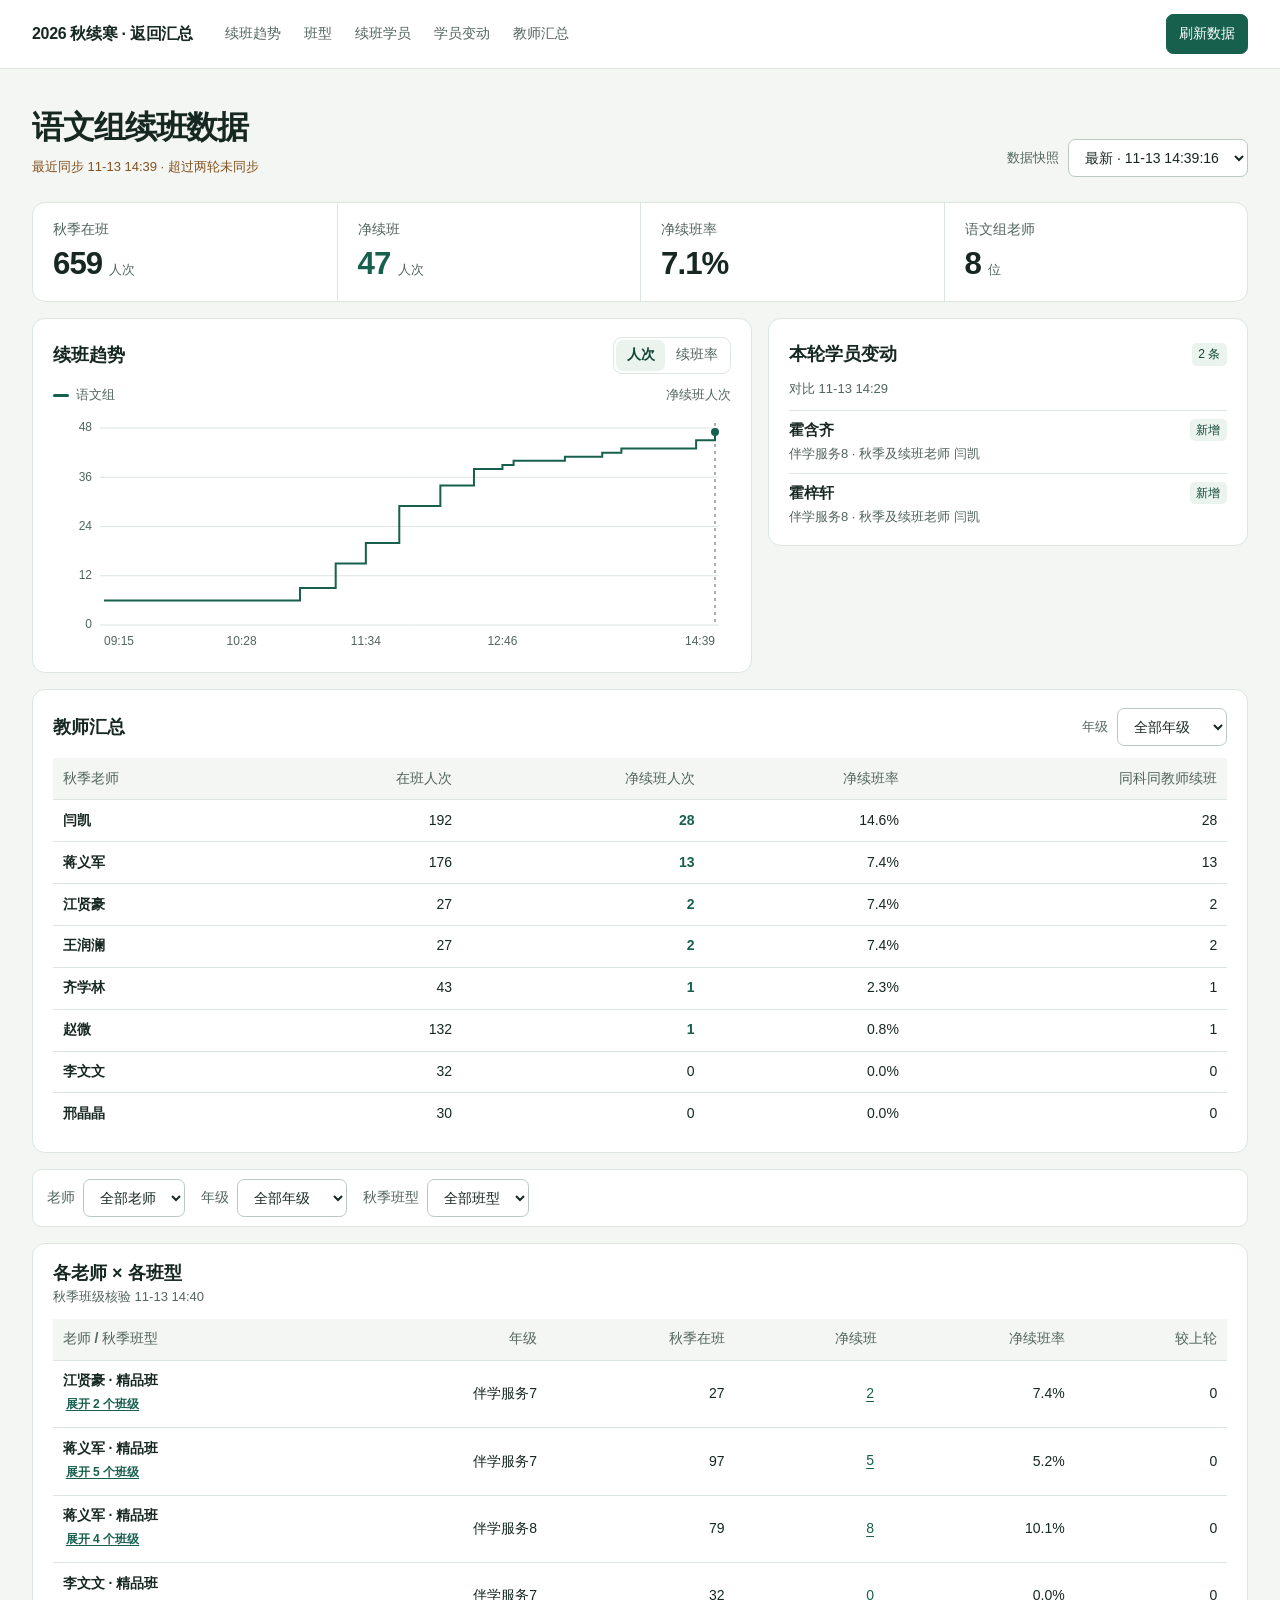
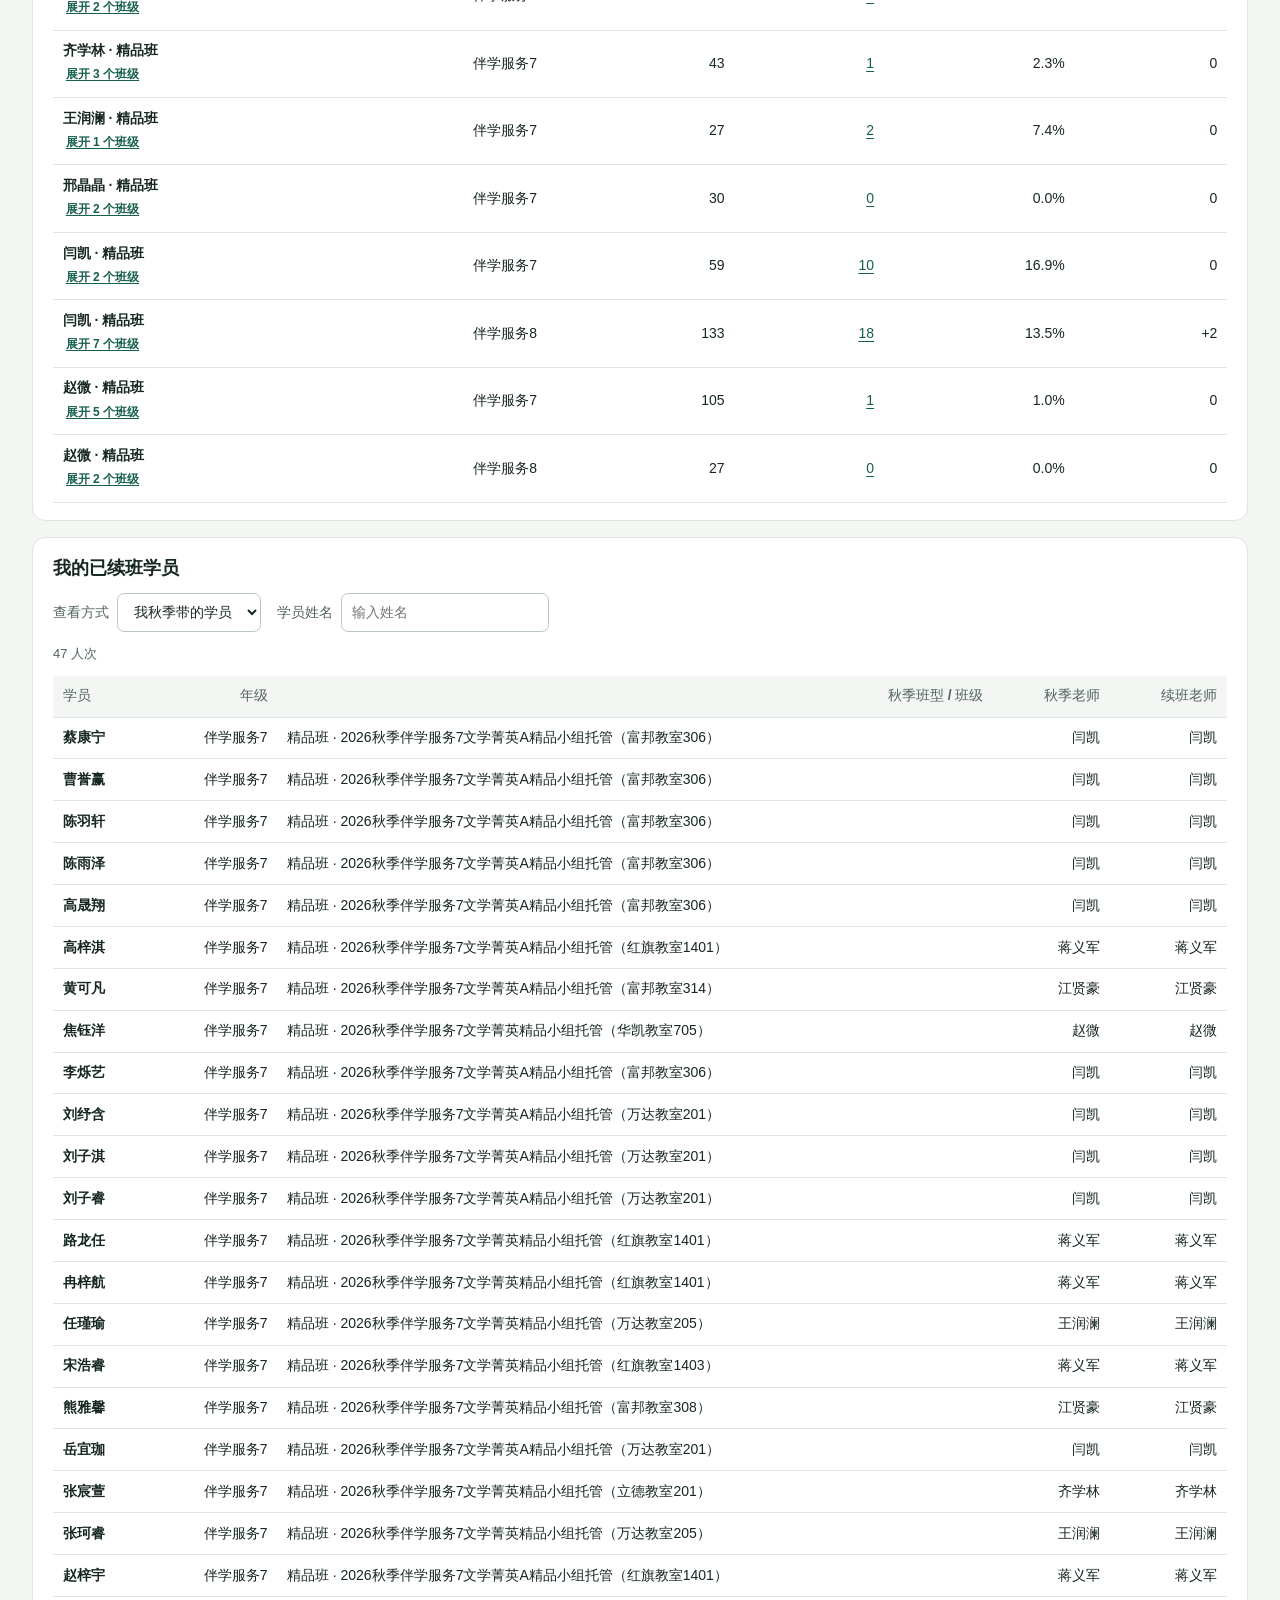
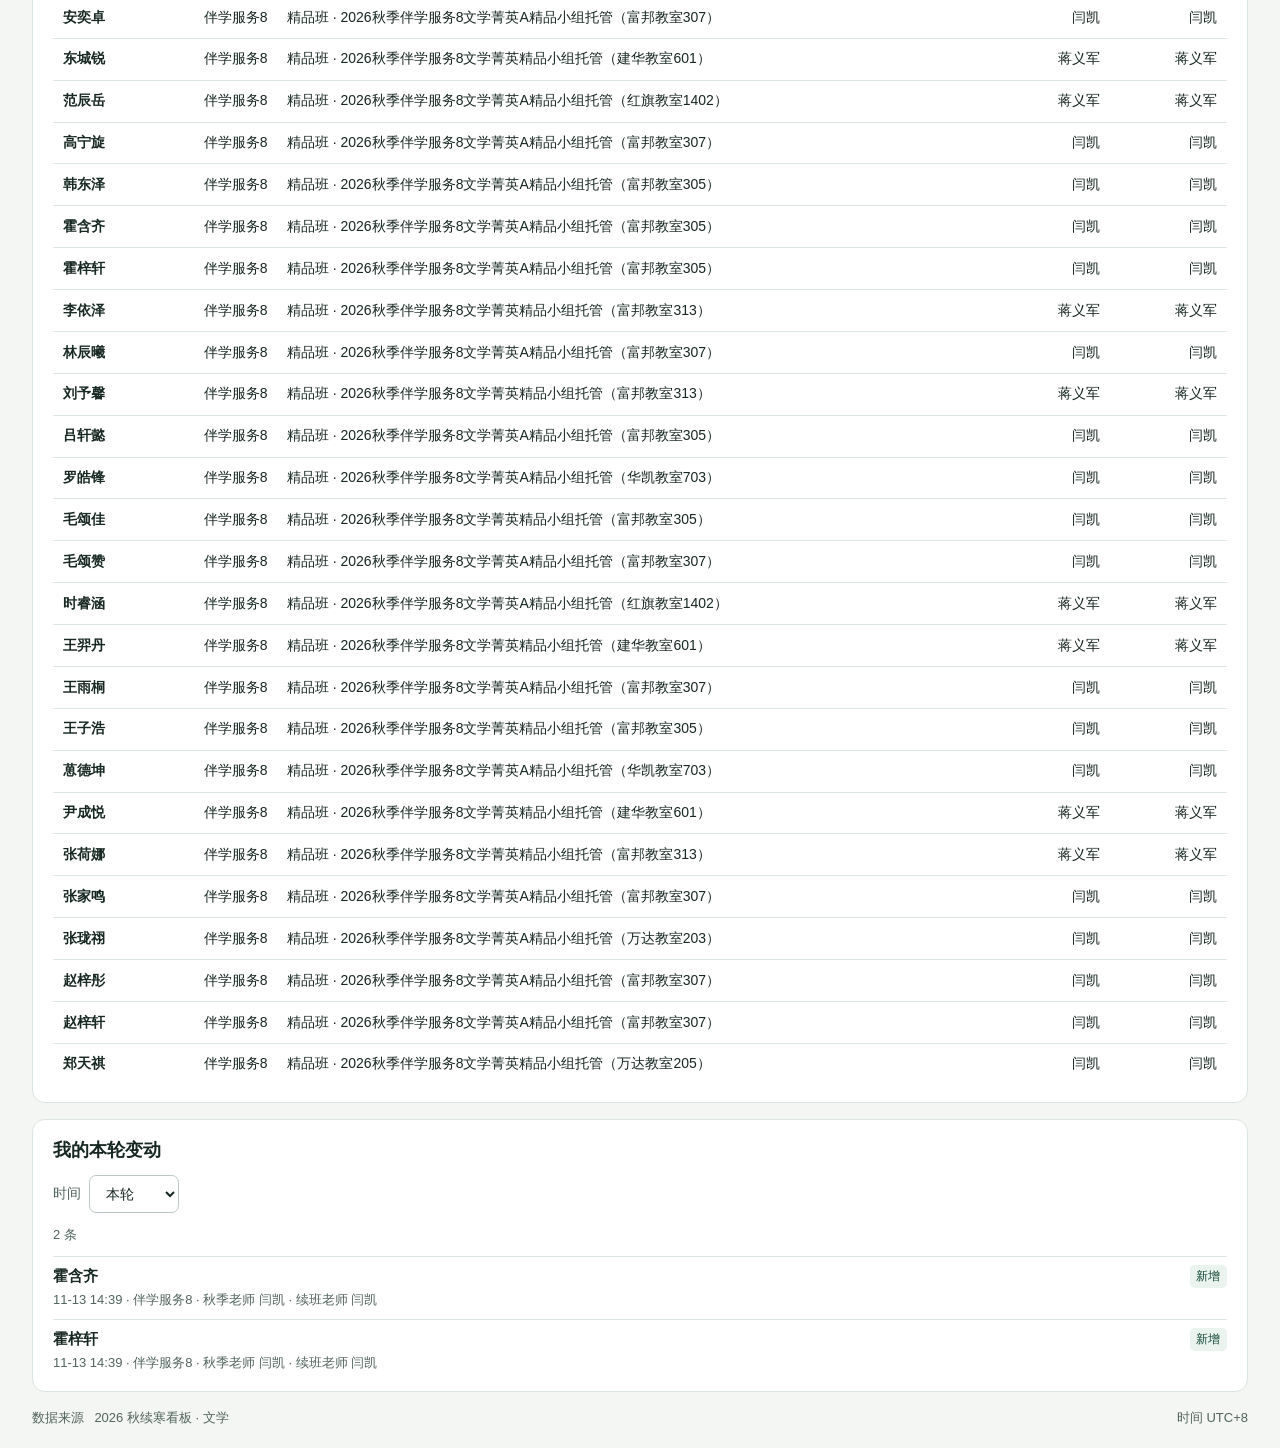
==== details.html @ b85bcff6 "Publish class breakdown and renewal detail" ====
<!doctype html>
<html lang="zh-CN" data-detail-source="./renewal-detail.json">
<head>
  <meta charset="utf-8">
  <meta name="viewport" content="width=device-width, initial-scale=1">
  <meta name="description" content="2026 秋续寒语文组续班数据、教师汇总与学员变动。">
  <title>语文组续班数据 · 2026 秋续寒</title>
  <link rel="stylesheet" href="detail-dashboard.css?v=1">
  <script src="renewal-details.js?v=1" defer></script>
  <script src="detail-dashboard.js?v=1" defer></script>
</head>
<body>
  <header class="topbar">
    <div class="shell topbar-inner">
      <a class="brand" href="./">2026 秋续寒 · 返回汇总</a>
      <nav aria-label="页面导航">
        <a href="#trend">续班趋势</a>
        <a href="#class-types">班型</a>
        <a href="#student-renewals">续班学员</a>
        <a href="#student-changes">学员变动</a>
        <a href="#teachers">教师汇总</a>
      </nav>
      <button class="refresh" id="refresh" type="button">刷新数据</button>
    </div>
  </header>

  <main class="shell" id="overview">
    <div class="page-heading">
      <div>
        <h1>语文组续班数据</h1>
        <p id="data-status" class="data-status" role="status">正在读取看板快照…</p>
      </div>
      <label class="snapshot-control">
        <span>数据快照</span>
        <select id="snapshot" disabled>
          <option value="">最新快照</option>
        </select>
      </label>
    </div>

    <dl class="metrics" aria-label="语文组续班概况">
      <div><dt>秋季在班</dt><dd><strong id="enrolled">—</strong><span>人次</span></dd></div>
      <div><dt>净续班</dt><dd><strong id="renewed">—</strong><span>人次</span></dd></div>
      <div><dt>净续班率</dt><dd><strong id="rate">—</strong></dd></div>
      <div><dt>语文组老师</dt><dd><strong id="staff-count">—</strong><span>位</span></dd></div>
    </dl>

    <div class="data-grid">
      <section class="panel trend" id="trend" aria-labelledby="trend-heading">
        <div class="panel-heading">
          <h2 id="trend-heading">续班趋势</h2>
          <div class="segmented" role="group" aria-label="走势指标">
            <button type="button" data-metric="count" aria-pressed="true">人次</button>
            <button type="button" data-metric="rate" aria-pressed="false">续班率</button>
          </div>
        </div>
        <div class="chart-key"><span></span>语文组 <span class="chart-unit" id="chart-unit">净续班人次</span></div>
        <canvas id="chart" role="img" aria-label="语文组续班趋势">选取上方的数据快照可查看各时点的净续班数据。</canvas>
      </section>

      <section class="panel changes" id="changes" aria-labelledby="changes-heading">
        <div class="panel-heading">
          <h2 id="changes-heading">本轮学员变动</h2>
          <span id="change-count" class="change-count"></span>
        </div>
        <p id="change-summary" class="muted" aria-live="polite">正在读取快照…</p>
        <ul class="changes-list" id="change-list" hidden></ul>
      </section>
    </div>

    <section class="panel teachers" id="teachers" aria-labelledby="teachers-heading">
      <div class="panel-heading">
        <h2 id="teachers-heading">教师汇总</h2>
        <label class="grade-control">
          <span>年级</span>
          <select id="grade" disabled><option value="">全部年级</option></select>
        </label>
      </div>
      <div class="table-scroll">
        <table>
          <thead>
            <tr><th scope="col">秋季老师</th><th scope="col">在班人次</th><th scope="col">净续班人次</th><th scope="col">净续班率</th><th scope="col">同科同教师续班</th></tr>
          </thead>
          <tbody id="staff-rows"><tr><td colspan="5">正在读取快照…</td></tr></tbody>
        </table>
      </div>
    </section>

    <div class="detail-section">
      <div class="detail-filters shared-filters" role="group" aria-label="班型、续班名单及变动的筛选条件">
        <label>老师 <select id="detail-teacher"><option value="">全部老师</option></select></label>
        <label>年级 <select id="detail-grade"><option value="">全部年级</option></select></label>
        <label>秋季班型 <select id="detail-type"><option value="">全部班型</option></select></label>
      </div>
    <section class="panel teacher-details" id="class-types" aria-labelledby="class-types-title">
      <div class="panel-heading"><h2 id="class-types-title">各老师 × 各班型</h2></div>
      <p class="muted" id="class-status" aria-live="polite">正在核对班型数据…</p>
      <div class="table-scroll">
        <table>
          <thead><tr><th scope="col">老师 / 秋季班型</th><th scope="col">年级</th><th scope="col">秋季在班</th><th scope="col">净续班</th><th scope="col">净续班率</th><th scope="col">较上轮</th></tr></thead>
          <tbody id="class-rows"></tbody>
        </table>
      </div>
    </section>

    <section class="panel teacher-details" id="student-renewals" aria-labelledby="student-renewals-title">
      <div class="panel-heading"><h2 id="student-renewals-title">我的已续班学员</h2></div>
      <div class="detail-filters">
        <label>查看方式 <select id="student-role"><option value="1">我秋季带的学员</option><option value="3">续到我班的学员</option></select></label>
        <label>学员姓名 <input type="search" id="student-search" placeholder="输入姓名"></label>
      </div>
      <p class="muted" id="student-count" aria-live="polite"></p>
      <button class="plain-button" id="clear-class" type="button" hidden></button>
      <div class="table-scroll">
        <table>
          <thead><tr><th scope="col">学员</th><th scope="col">年级</th><th scope="col">秋季班型 / 班级</th><th scope="col">秋季老师</th><th scope="col">续班老师</th></tr></thead>
          <tbody id="student-rows"></tbody>
        </table>
      </div>
    </section>

    <section class="panel teacher-details" id="student-changes" aria-labelledby="student-changes-title">
      <div class="panel-heading"><h2 id="student-changes-title">我的本轮变动</h2></div>
      <div class="detail-filters">
        <label>时间 <select id="student-period"><option value="round">本轮</option><option value="today">今天</option><option value="week">近 7 天</option></select></label>
      </div>
      <p class="muted" id="student-change-summary" aria-live="polite"></p>
      <ul class="changes-list" id="student-change-list"></ul>
    </section>
    </div>
    <footer>数据来源 <span>2026 秋续寒看板 · 文学</span><span>时间 UTC+8</span></footer>
  </main>
</body>
</html>
---- detail-dashboard.css ----
:root {
  color-scheme: light;
  --paper: #f4f6f3;
  --surface: #fff;
  --ink: #172722;
  --muted: #52645e;
  --line: #dce5df;
  --accent: #17604d;
  --accent-dark: #104536;
  --tint: #eaf3ee;
  --warm: #83501d;
  --warm-bg: #f8efe1;
  font: 400 16px/1.55 "Inter", "Microsoft YaHei UI", "PingFang SC", sans-serif;
}

*, *::before, *::after { box-sizing: border-box; }
html { scroll-padding-top: 1rem; }
body { margin: 0; background: var(--paper); color: var(--ink); }
[hidden] { display: none !important; }
::selection { background: #d0e7dc; color: var(--ink); }
:focus-visible { outline: 2px solid var(--accent); outline-offset: 3px; }
h1, h2, p, dl, dd { margin: 0; }
button, select { font: inherit; }
button, select, nav a { touch-action: manipulation; }

.shell { width: min(100% - 4rem, 76rem); margin-inline: auto; }
.topbar { background: var(--surface); border-bottom: 1px solid var(--line); }
.topbar-inner { min-height: 4.25rem; display: flex; align-items: center; gap: 2rem; }
.brand { font-weight: 700; letter-spacing: -.02em; color: var(--ink); text-decoration: none; white-space: nowrap; }
nav { display: flex; align-items: center; gap: 1.45rem; }
nav a { color: var(--muted); text-decoration: none; font-size: .875rem; white-space: nowrap; padding-block: .6rem; }
nav a:hover { color: var(--accent); text-decoration: underline; text-underline-offset: .3em; }
.refresh { margin-left: auto; border: 1px solid var(--accent); background: var(--accent); color: white; }
.refresh:hover { background: var(--accent-dark); }
button, select { border-radius: .45rem; padding: .48rem .75rem; font-size: .875rem; min-height: 2.4rem; }
button { cursor: pointer; }
button:disabled, select:disabled { cursor: default; opacity: .65; }
select { border: 1px solid #b9c9bf; background: var(--surface); color: var(--ink); }

main { padding-block: 2.4rem 1.25rem; }
.page-heading, .panel-heading { display: flex; align-items: center; justify-content: space-between; gap: .9rem; }
.page-heading { align-items: end; margin-bottom: 1.55rem; }
h1 { font-size: 2rem; letter-spacing: -.035em; line-height: 1.25; }
h2 { font-size: 1.125rem; line-height: 1.4; }
.data-status, .muted, .chart-key, .snapshot-control > span, .grade-control > span, footer { color: var(--muted); font-size: .8125rem; }
.data-status { margin-top: .6rem; }
.data-status[data-state="error"], .data-status[data-state="stale"] { color: var(--warm); }
.snapshot-control, .grade-control { display: flex; align-items: center; gap: .55rem; white-space: nowrap; }

.metrics { display: grid; grid-template-columns: repeat(4, minmax(0, 1fr)); background: var(--surface); border: 1px solid var(--line); border-radius: .8rem; }
.metrics > div { padding: 1rem 1.25rem; }
.metrics > div + div { border-left: 1px solid var(--line); }
.metrics dt { color: var(--muted); font-size: .875rem; }
.metrics dd { display: flex; align-items: baseline; gap: .45rem; margin-top: .15rem; }
.metrics strong { font-size: 1.95rem; line-height: 1.35; font-variant-numeric: tabular-nums; letter-spacing: -.03em; }
.metrics dd span { color: var(--muted); font-size: .8125rem; }
.metrics > div:nth-child(2) strong { color: var(--accent); }

.data-grid { display: grid; grid-template-columns: minmax(0, 1.5fr) minmax(0, 1fr); gap: 1rem; margin-block: 1rem; align-items: start; }
.panel { min-width: 0; background: var(--surface); border: 1px solid var(--line); border-radius: .8rem; padding: 1.1rem 1.25rem; }
.chart-key { display: flex; align-items: center; gap: .45rem; margin-block: .7rem .35rem; }
.chart-key > span:first-child { display: block; width: 1rem; height: 3px; background: var(--accent); border-radius: 3px; }
.chart-unit { margin-left: auto; }
canvas { display: block; width: 100%; height: 15.25rem; }
.segmented { display: inline-flex; border: 1px solid var(--line); border-radius: .55rem; padding: 2px; white-space: nowrap; }
.segmented button { min-height: 1.95rem; border: 0; padding: .28rem .65rem; background: var(--surface); color: var(--muted); }
.segmented button:hover { background: var(--paper); }
.segmented button[aria-pressed="true"] { background: var(--tint); color: var(--accent-dark); font-weight: 650; }

.changes .panel-heading { min-height: 2.2rem; }
.changes .muted { margin-top: .45rem; }
.change-count, .change-kind { background: var(--tint); color: var(--accent-dark); border-radius: .3rem; padding: .12rem .42rem; font-size: .75rem; white-space: nowrap; }
.change-count:empty { display: none; }
.changes-list { list-style: none; padding: 0; margin: .65rem 0 0; }
.changes-list li { display: grid; grid-template-columns: minmax(0, 1fr) auto; gap: .14rem .8rem; align-items: start; border-top: 1px solid var(--line); padding-block: .52rem; }
.changes-list li:last-child { padding-bottom: 0; }
.changes-list strong { font-size: .925rem; font-weight: 650; }
.changes-list p { grid-column: 1 / -1; color: var(--muted); font-size: .8125rem; }
.change-kind[data-kind="移除"], .change-kind[data-kind="更正"] { background: var(--warm-bg); color: var(--warm); }

.table-scroll { overflow-x: auto; margin-top: .75rem; }
table { width: 100%; min-width: 31rem; border-collapse: collapse; font-size: .875rem; font-variant-numeric: tabular-nums; }
th, td { border-bottom: 1px solid var(--line); padding: .6rem .6rem; text-align: right; }
th:first-child, td:first-child { text-align: left; }
thead th { color: var(--muted); font-weight: 550; background: var(--paper); white-space: nowrap; }
tbody th { font-weight: 650; white-space: nowrap; }
tbody tr:last-child > * { border-bottom: 0; }
tbody tr:hover { background: #f8faf8; }
td.renewed { color: var(--accent); font-weight: 650; }
footer { display: flex; flex-wrap: wrap; gap: .4rem .65rem; margin-top: 1rem; }
footer span:last-child { margin-left: auto; }

.teacher-details { margin-top: 1rem; scroll-margin-top: .75rem; }
.detail-section { margin-top: 1rem; }
.detail-section .shared-filters { position: sticky; top: 0; z-index: 1; background: var(--surface); padding: .55rem .85rem; border: 1px solid var(--line); border-radius: .6rem; }
.detail-section .teacher-details { scroll-margin-top: 4.5rem; }
.detail-filters { display: flex; flex-wrap: wrap; gap: .55rem 1rem; margin-block: .75rem; }
.detail-filters label { display: flex; align-items: center; gap: .5rem; color: var(--muted); font-size: .875rem; }
.detail-filters input { min-height: 2.4rem; width: min(13rem, 45vw); border: 1px solid #b9c9bf; border-radius: .45rem; padding: .4rem .6rem; font: inherit; }
.plain-button { background: none; border: 0; color: var(--accent); padding: .1rem .2rem; text-decoration: underline; text-underline-offset: .2em; }
.class-toggle { display: block; min-height: 1.6rem; font-size: .75rem; }
.class-item { background: var(--paper); }
.class-item th { padding-left: 1.25rem; white-space: normal; }
.teacher-details #student-rows td:nth-child(3) { min-width: 12rem; text-align: left; }
#student-changes .changes-list { max-height: 34rem; overflow: auto; }

@media (max-width: 54rem) {
  .shell { width: min(100% - 2.5rem, 76rem); }
  .data-grid { grid-template-columns: minmax(0, 1fr); }
}

@media (max-width: 37rem) {
  .shell { width: calc(100% - 1.5rem); }
  .topbar-inner { flex-wrap: wrap; gap: .25rem 1rem; padding-block: .55rem; }
  nav { order: 3; width: 100%; flex-wrap: wrap; gap: .15rem 1.1rem; }
  nav a { padding-block: .4rem; }
  main { padding-top: 1.35rem; }
  .page-heading { align-items: start; flex-direction: column; margin-bottom: 1rem; }
  h1 { font-size: 1.6rem; }
  .metrics { grid-template-columns: repeat(2, minmax(0, 1fr)); }
  .metrics > div { padding: .65rem .8rem; }
  .metrics > div:nth-child(3) { border-left: 0; }
  .metrics > div:nth-child(n+3) { border-top: 1px solid var(--line); }
  .metrics strong { font-size: 1.5rem; }
  .panel { padding: .85rem; }
  canvas { height: 12.5rem; }
  button, select { min-height: 2.75rem; }
  .segmented button { min-height: 2.35rem; }
  .detail-section .teacher-details { scroll-margin-top: 8.5rem; }
}
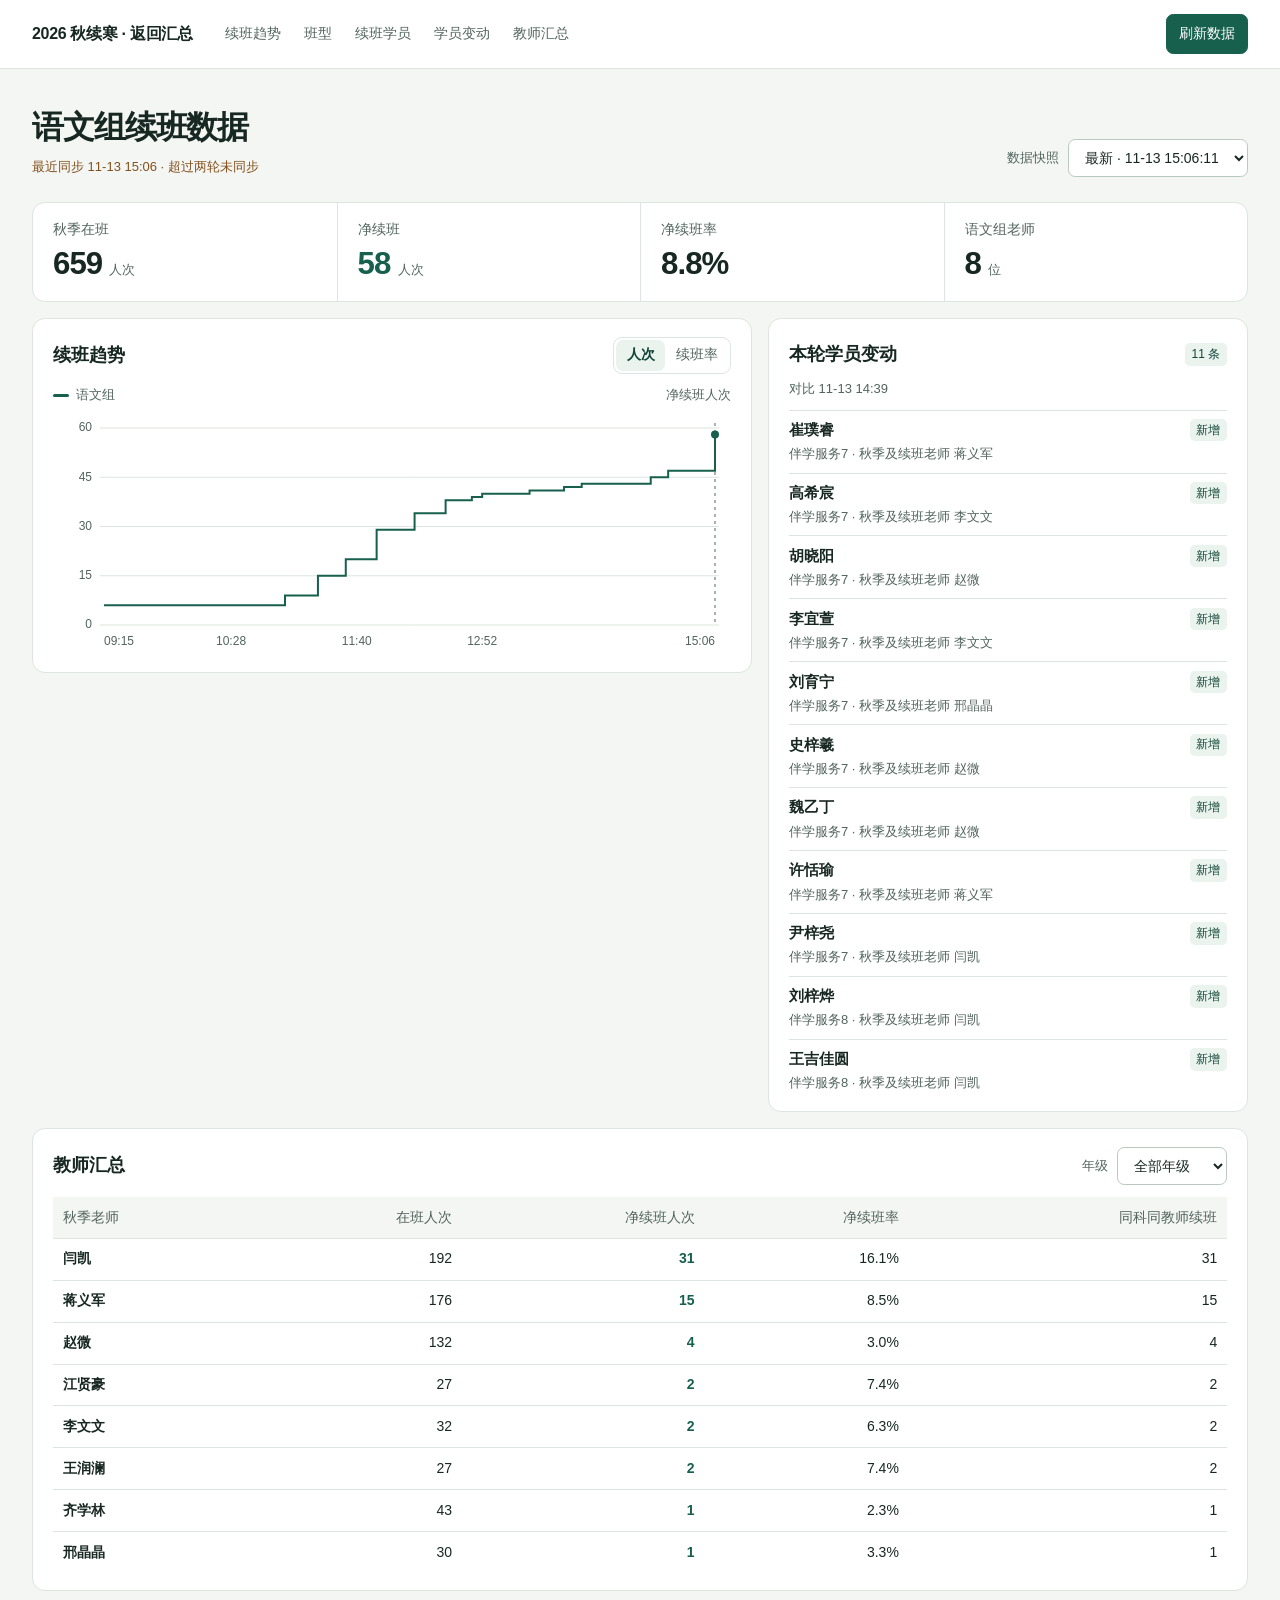
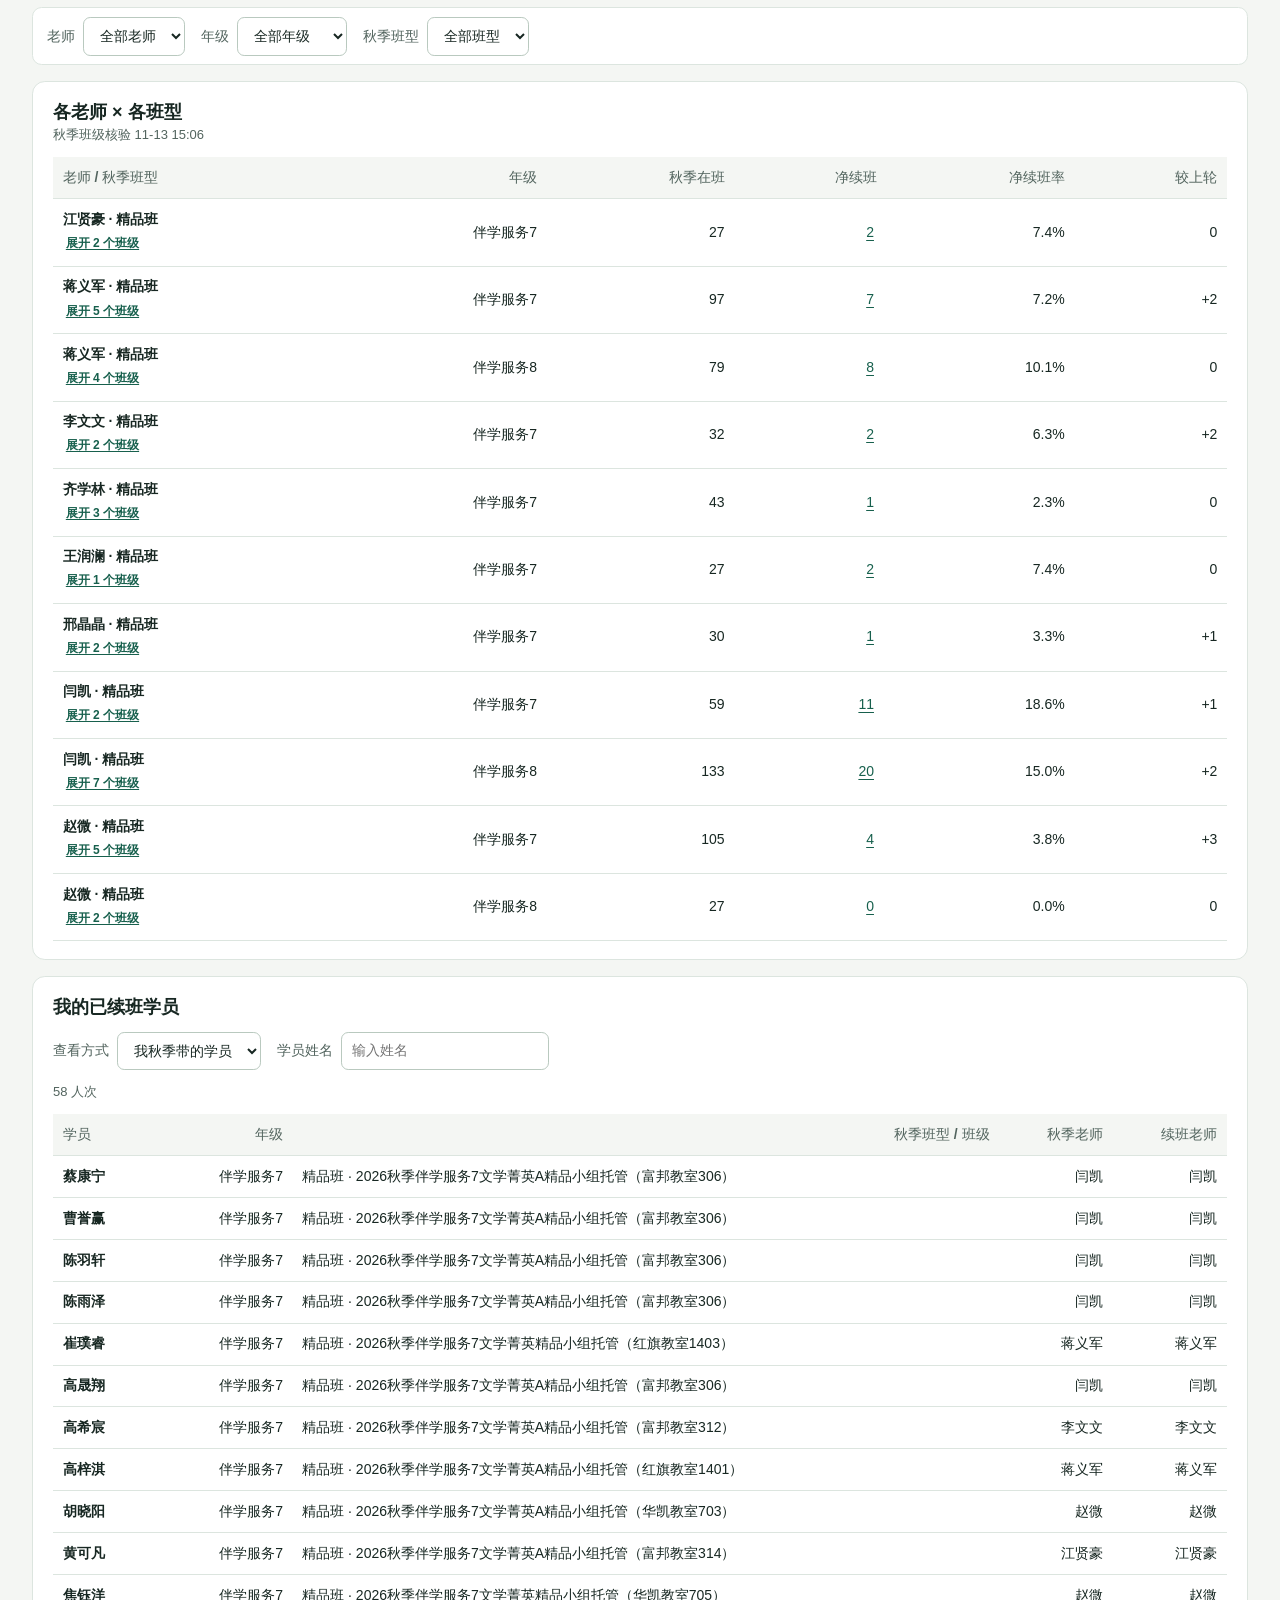
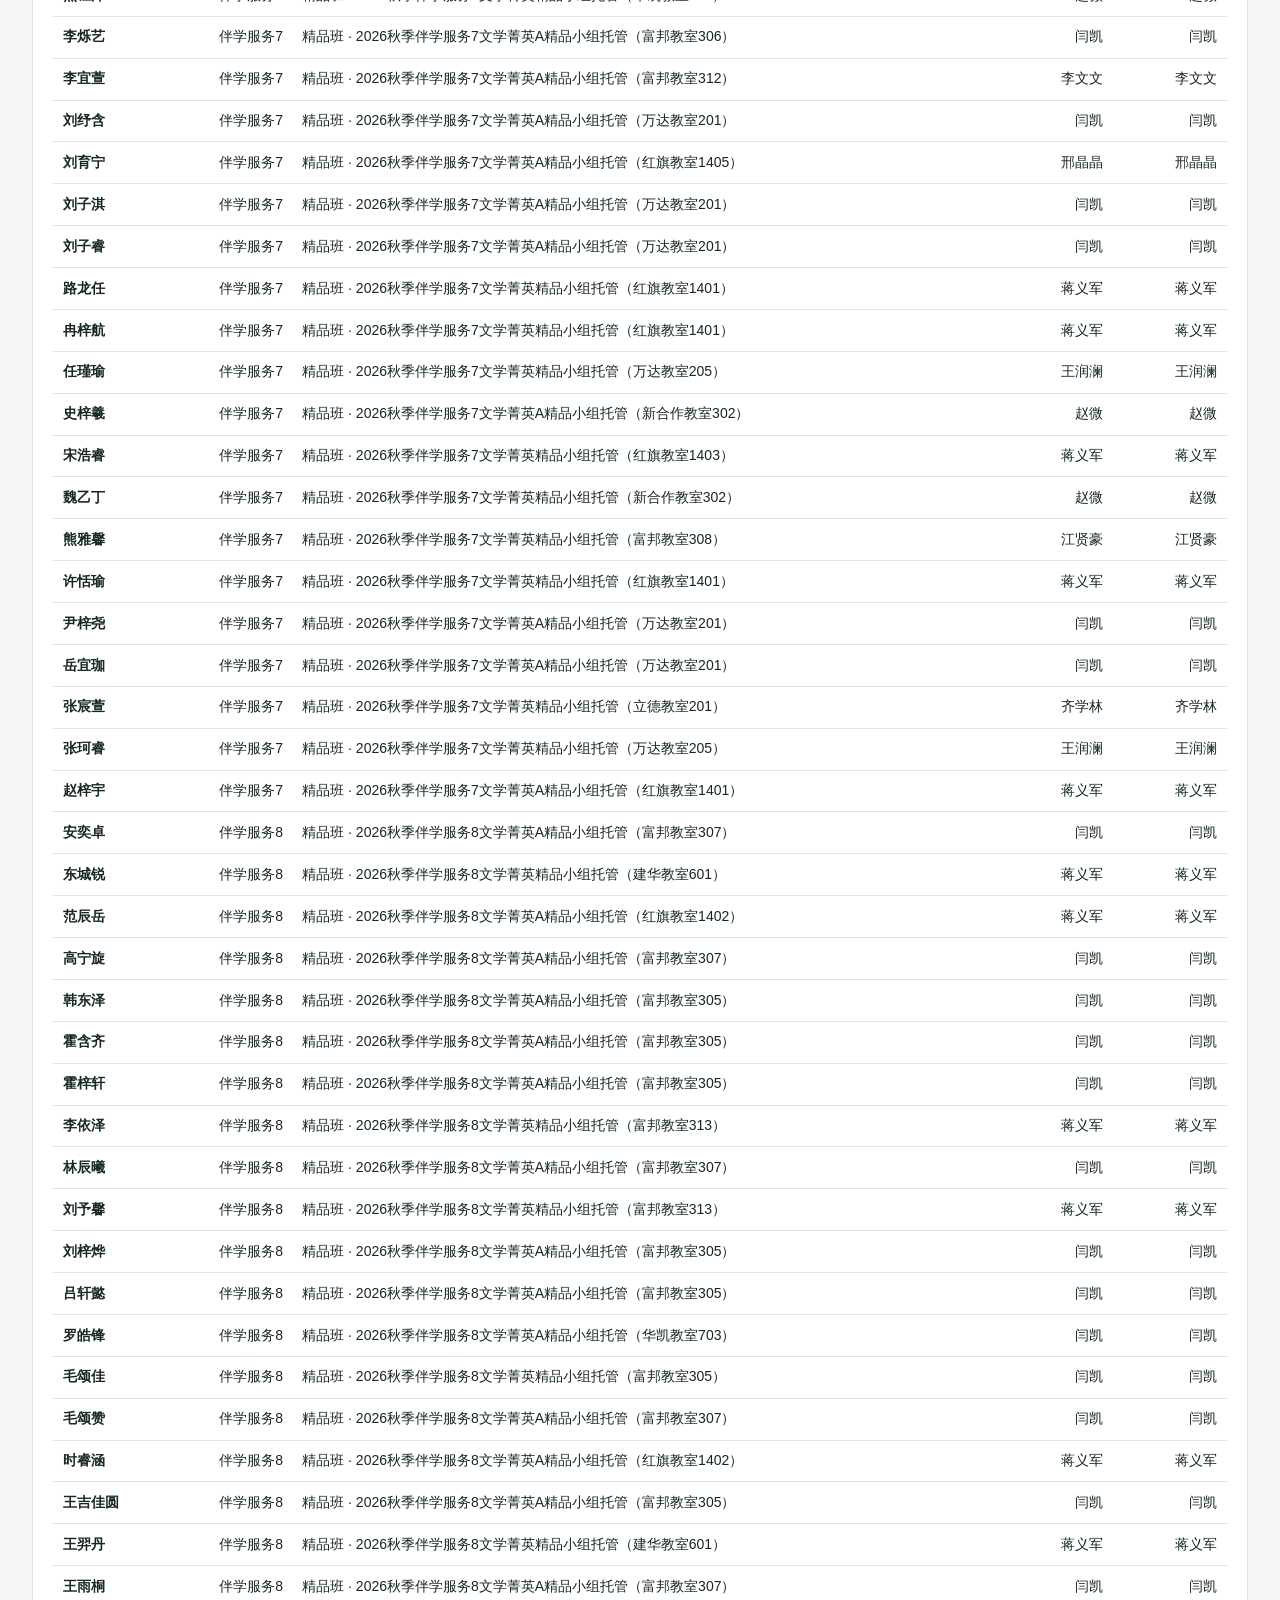
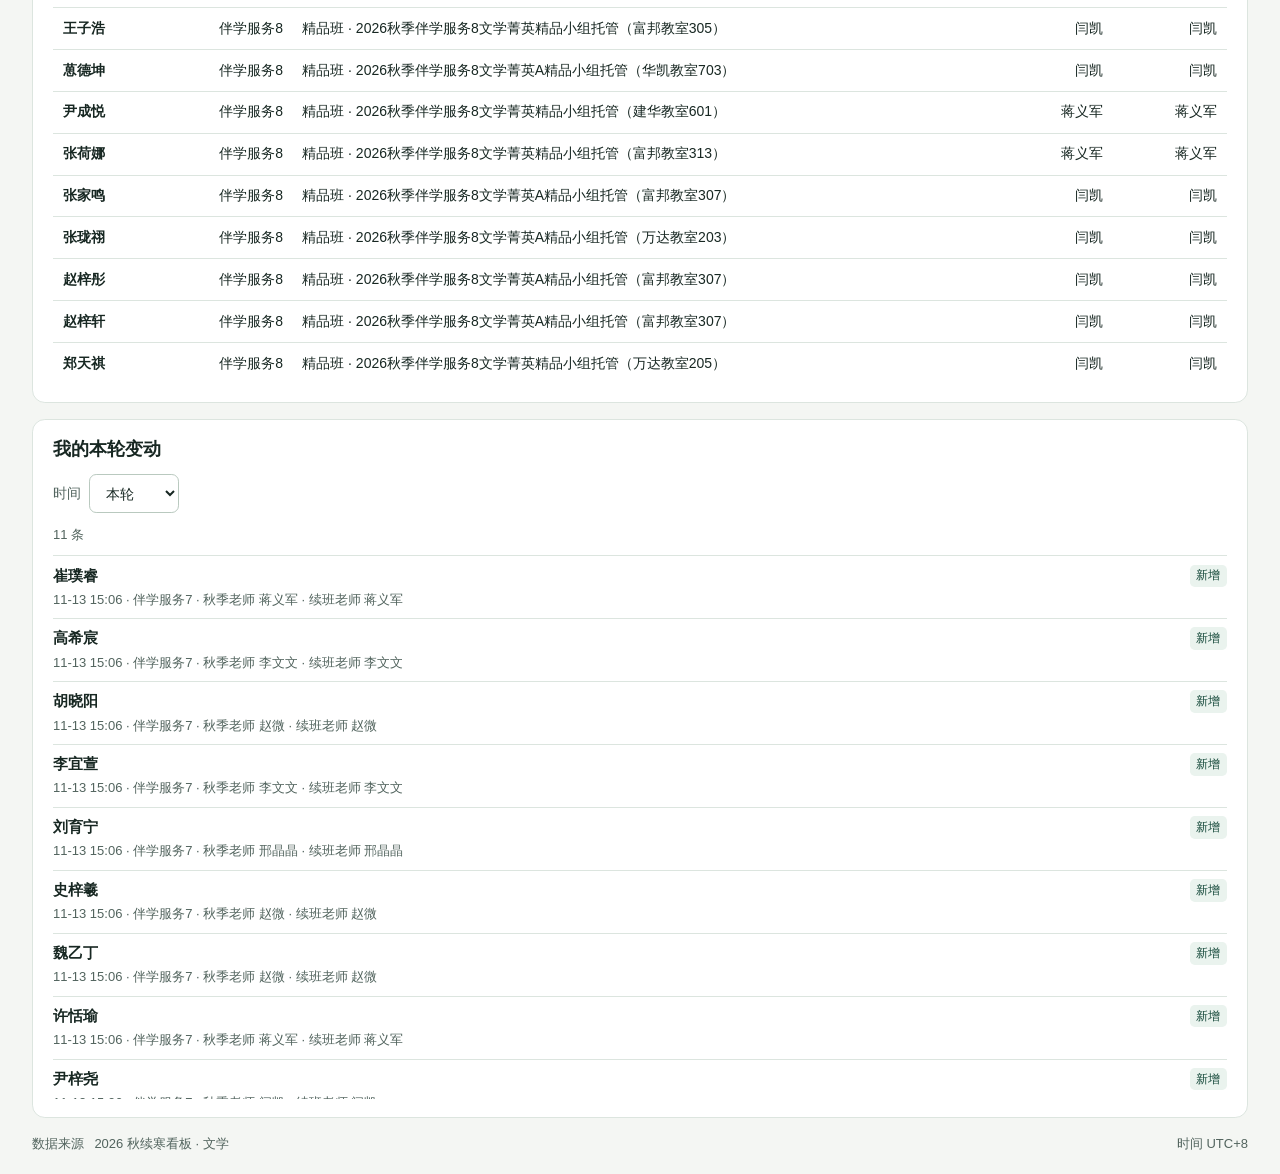
==== commit 3737a213: "Show the 30-minute renewal update interval" ====
--- a/details.html
+++ b/details.html
@@ -7,7 +7,7 @@
   <title>语文组续班数据 · 2026 秋续寒</title>
   <link rel="stylesheet" href="detail-dashboard.css?v=1">
   <script src="renewal-details.js?v=1" defer></script>
-  <script src="detail-dashboard.js?v=1" defer></script>
+  <script src="detail-dashboard.js?v=2" defer></script>
 </head>
 <body>
   <header class="topbar">
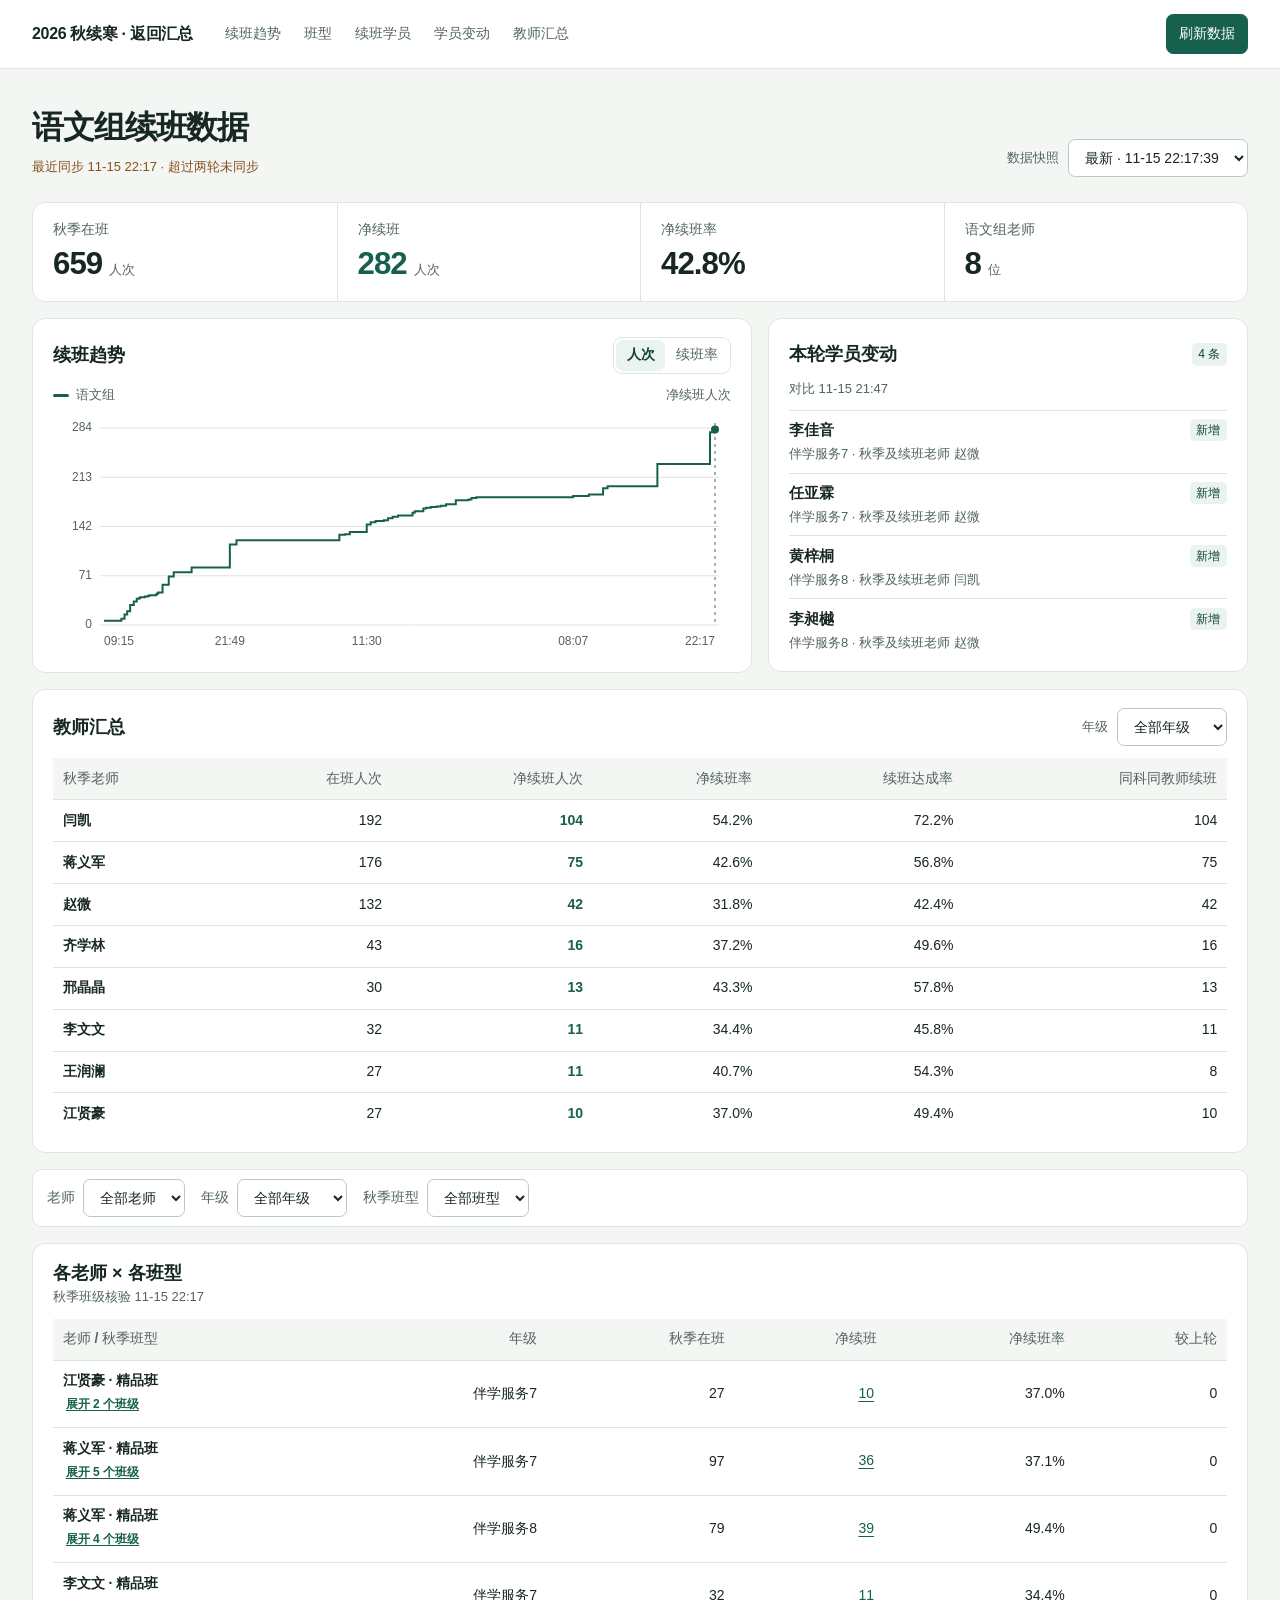
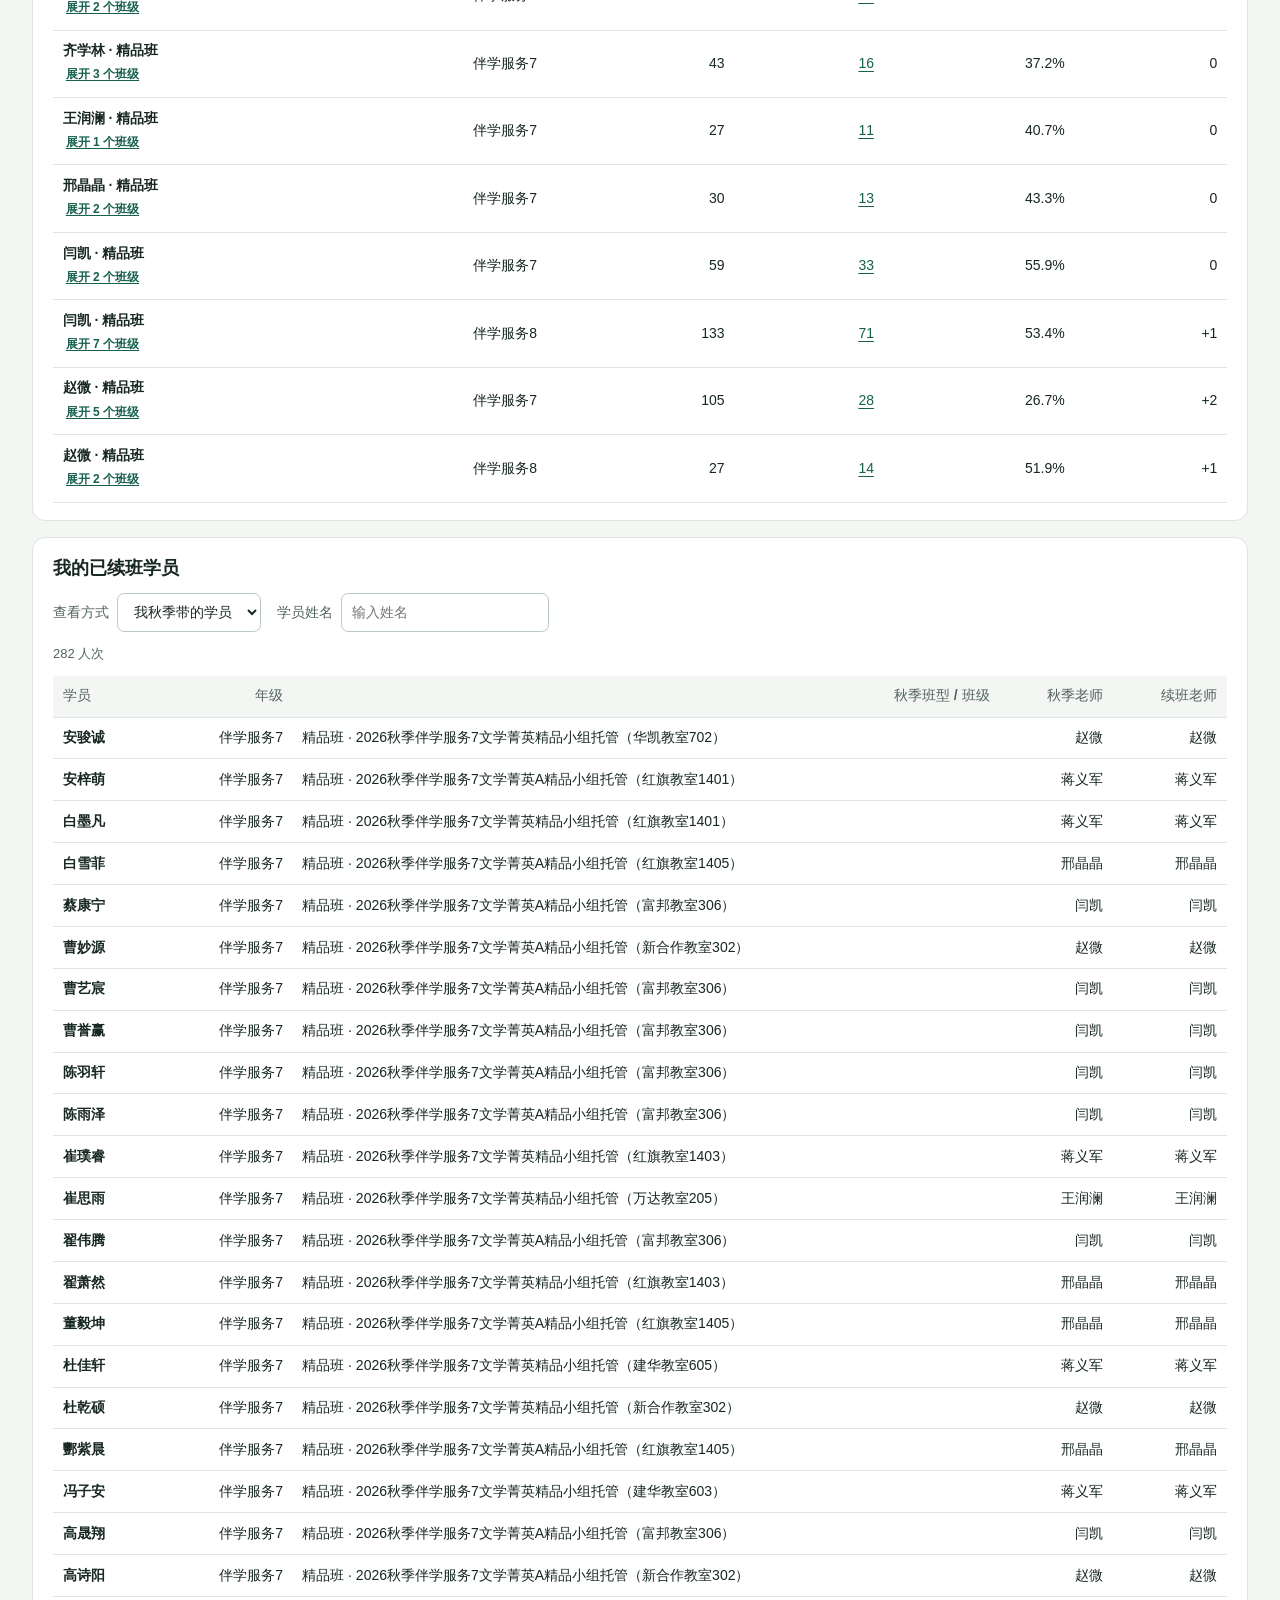
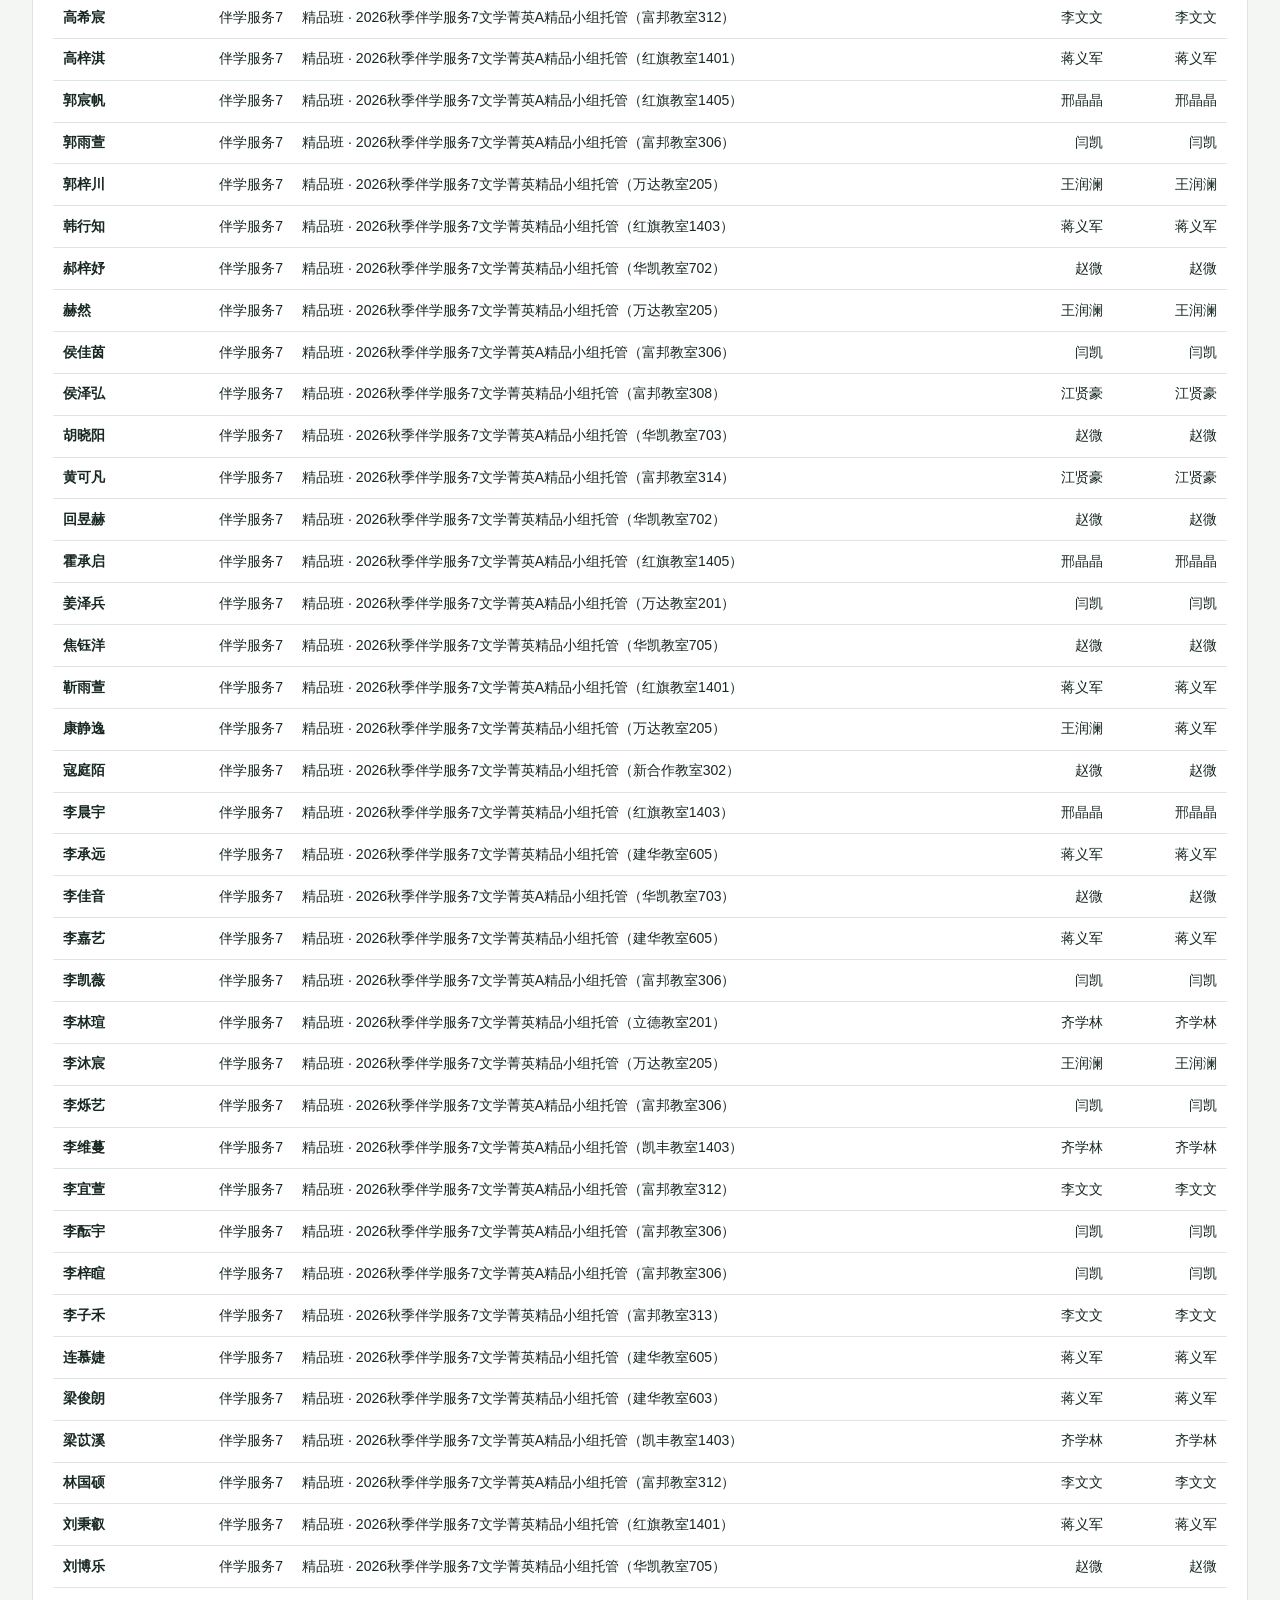
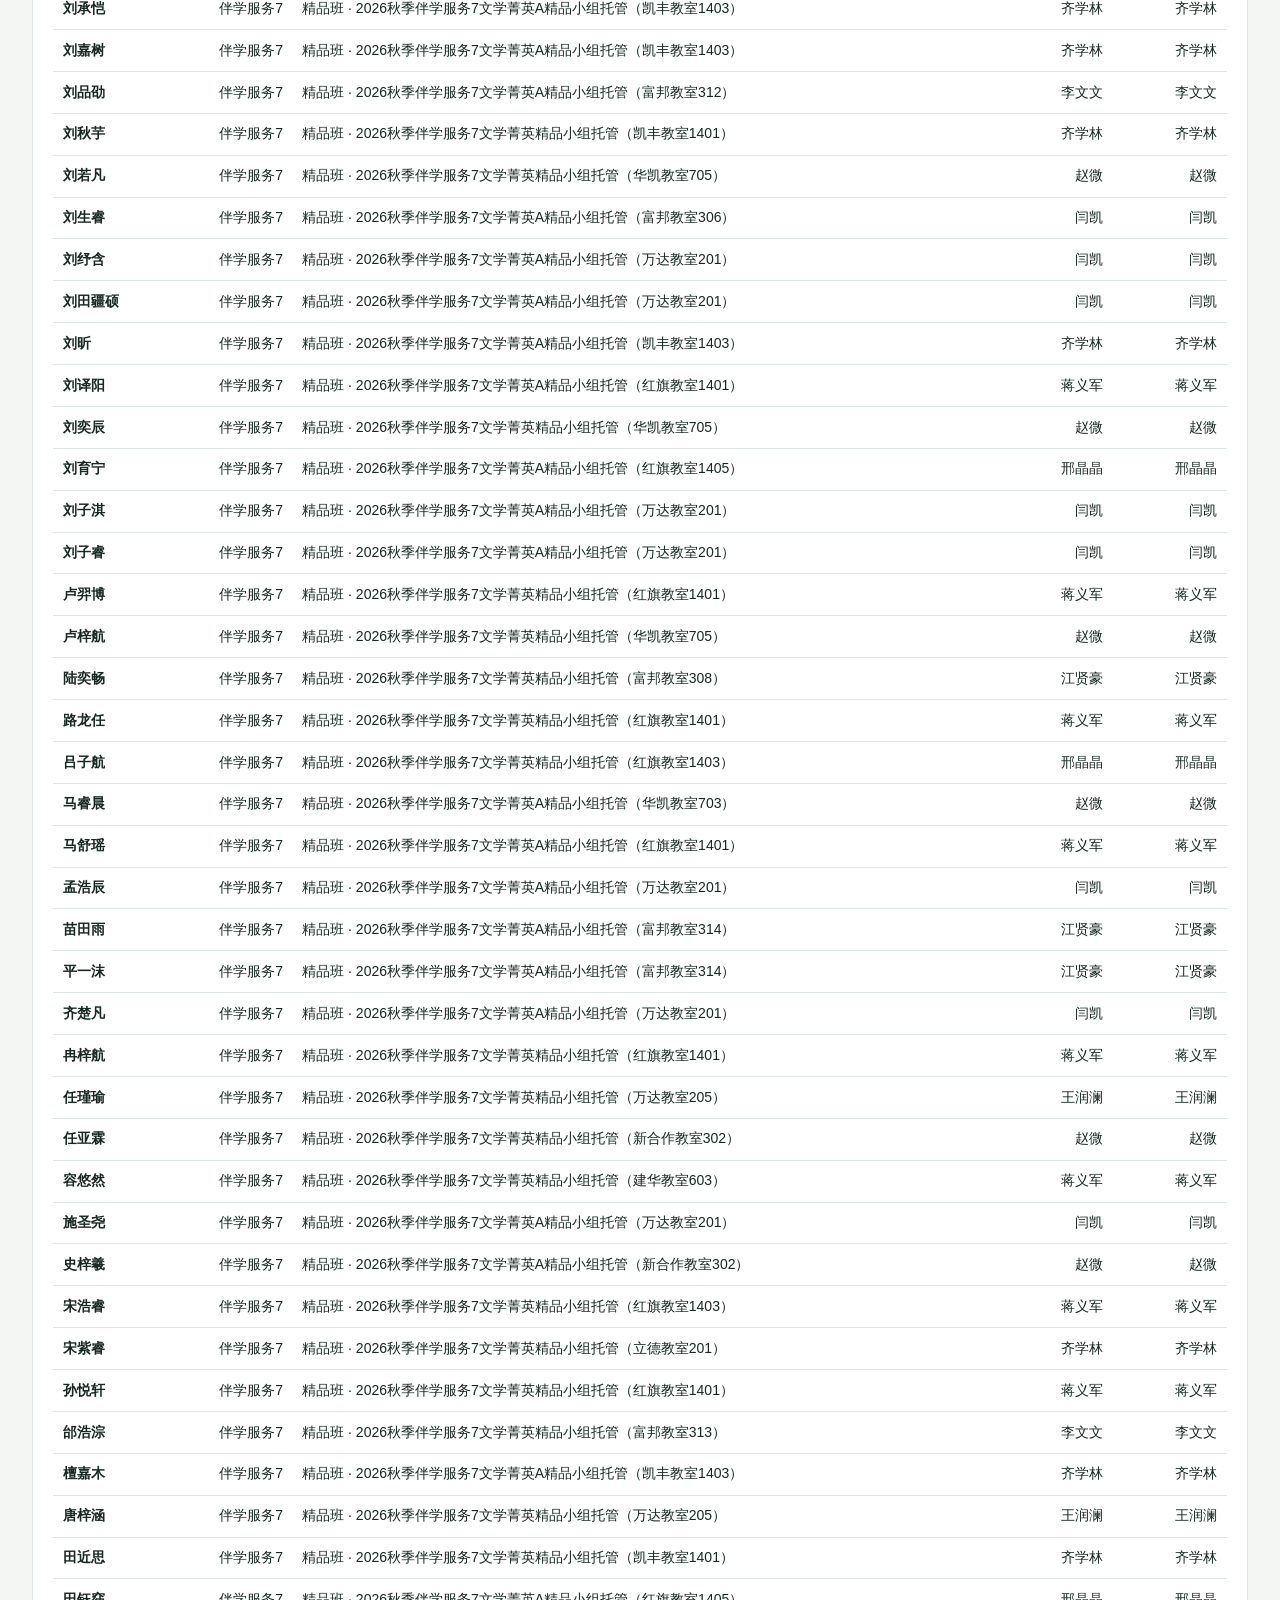
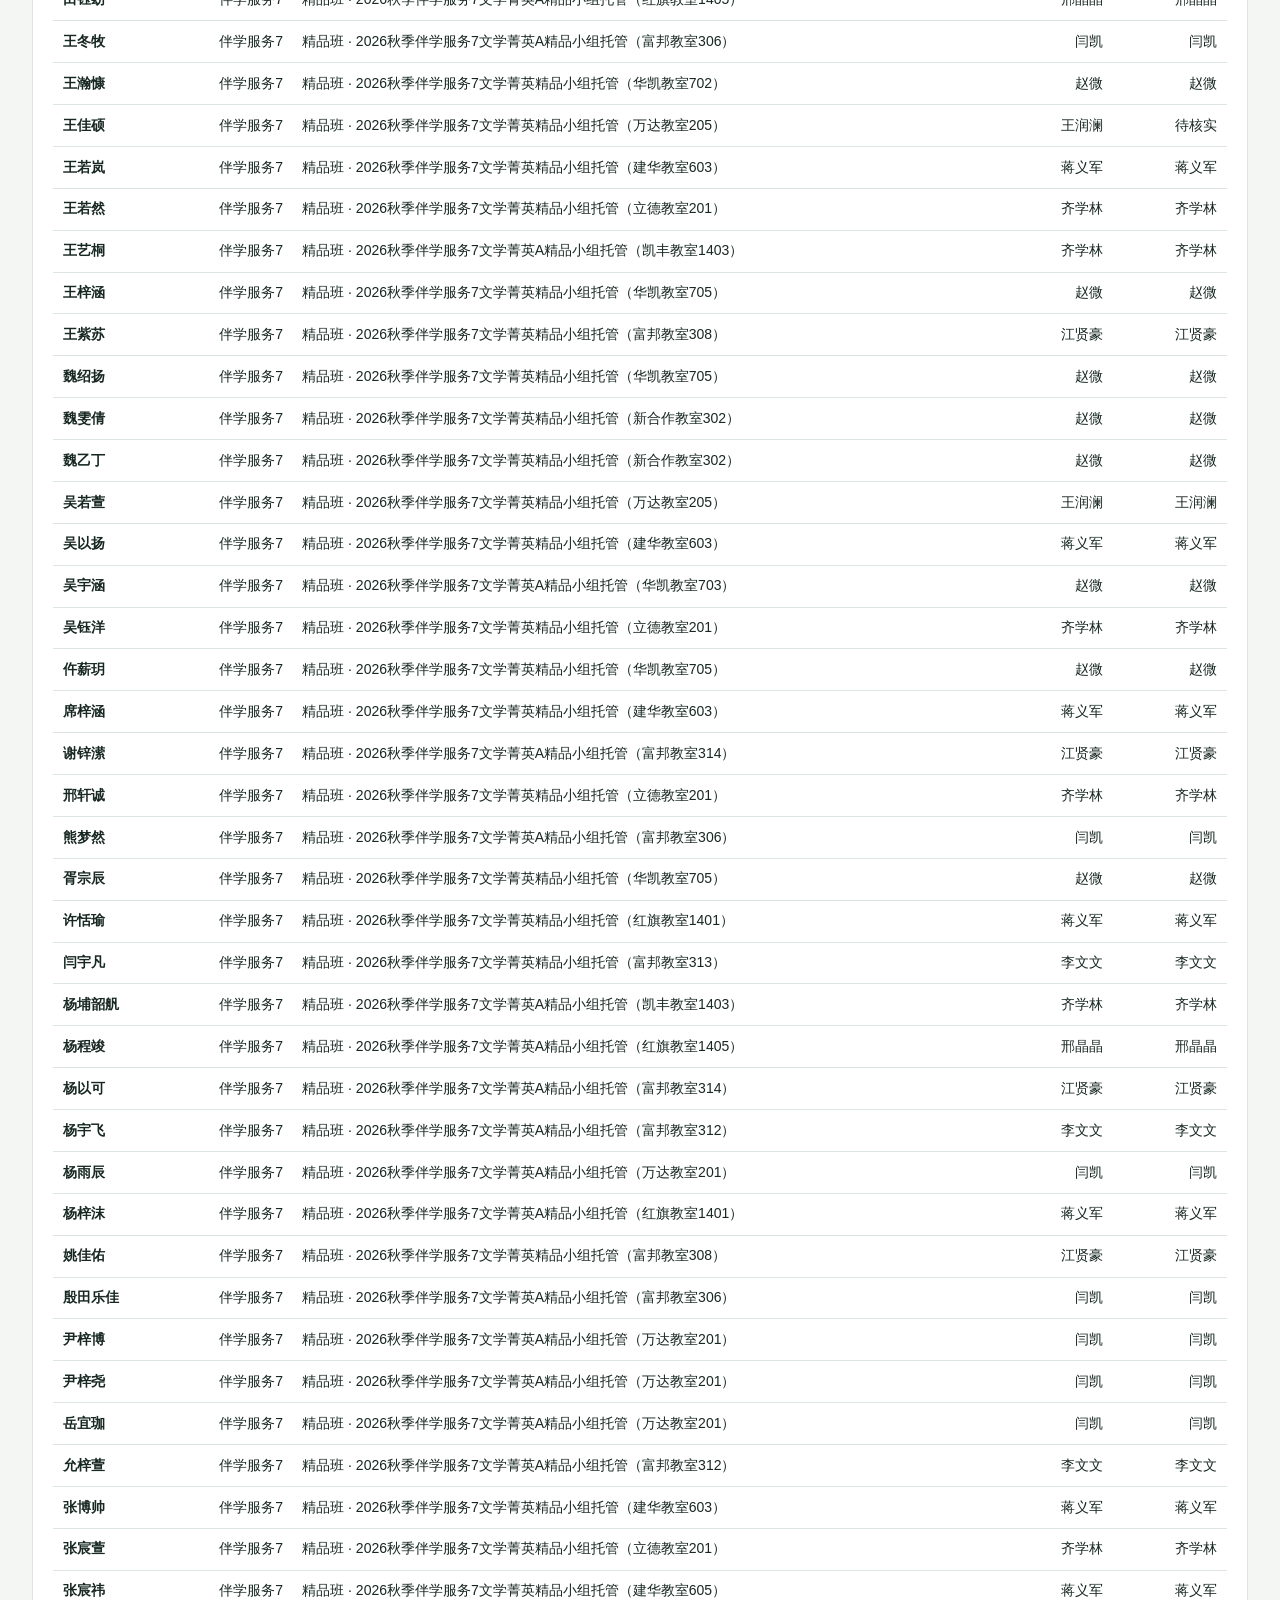
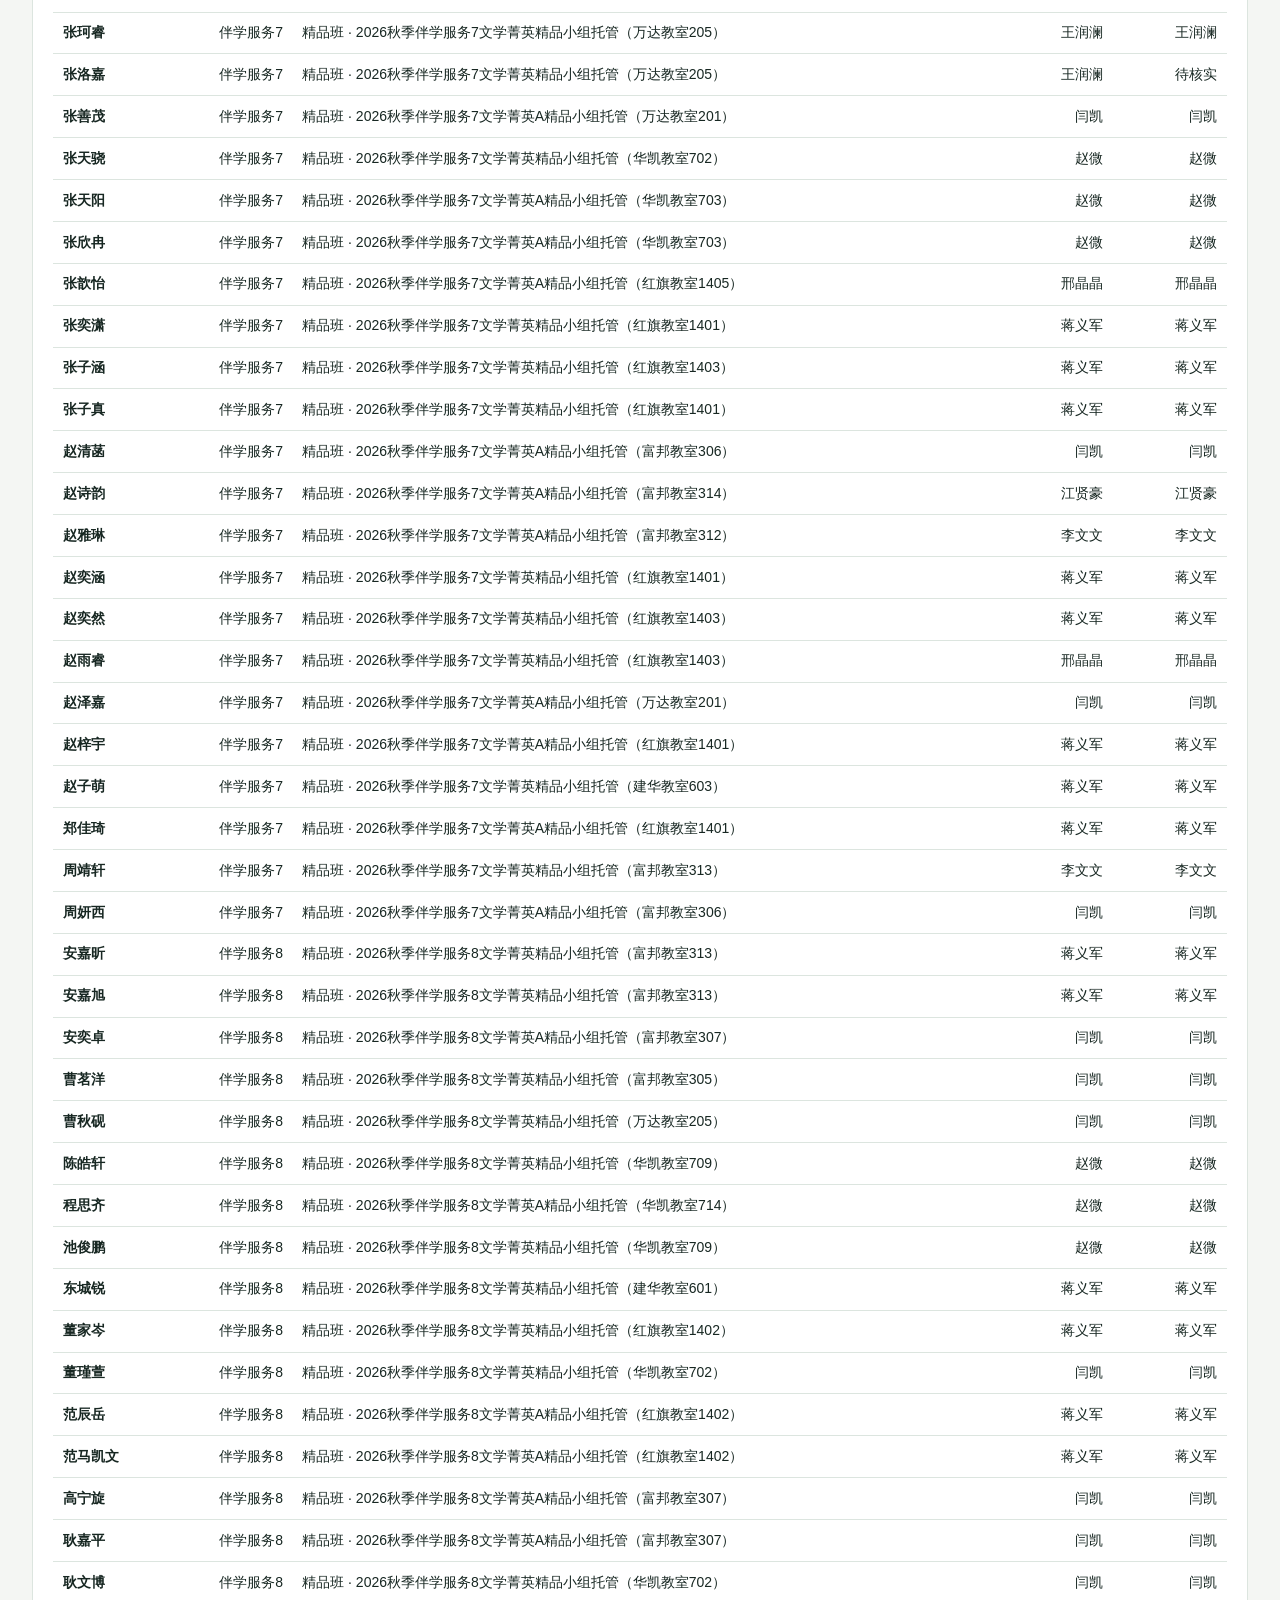
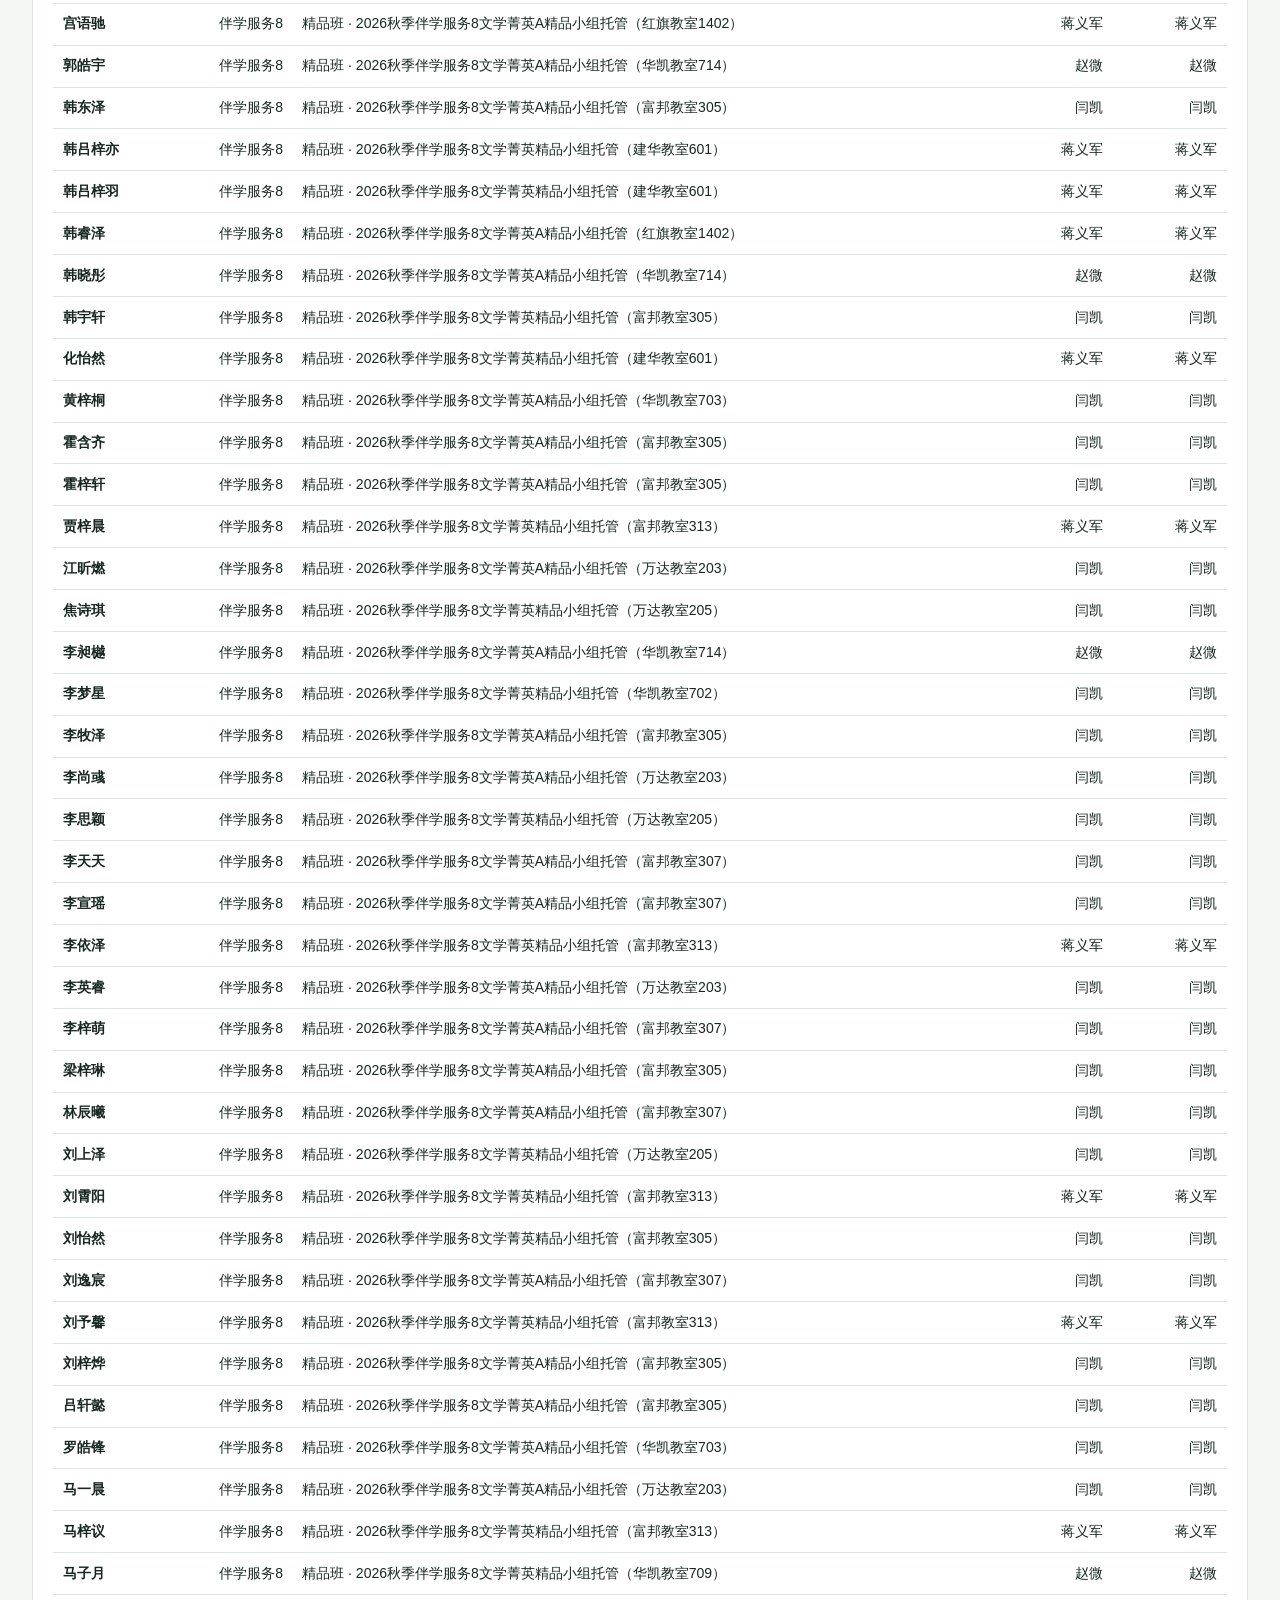
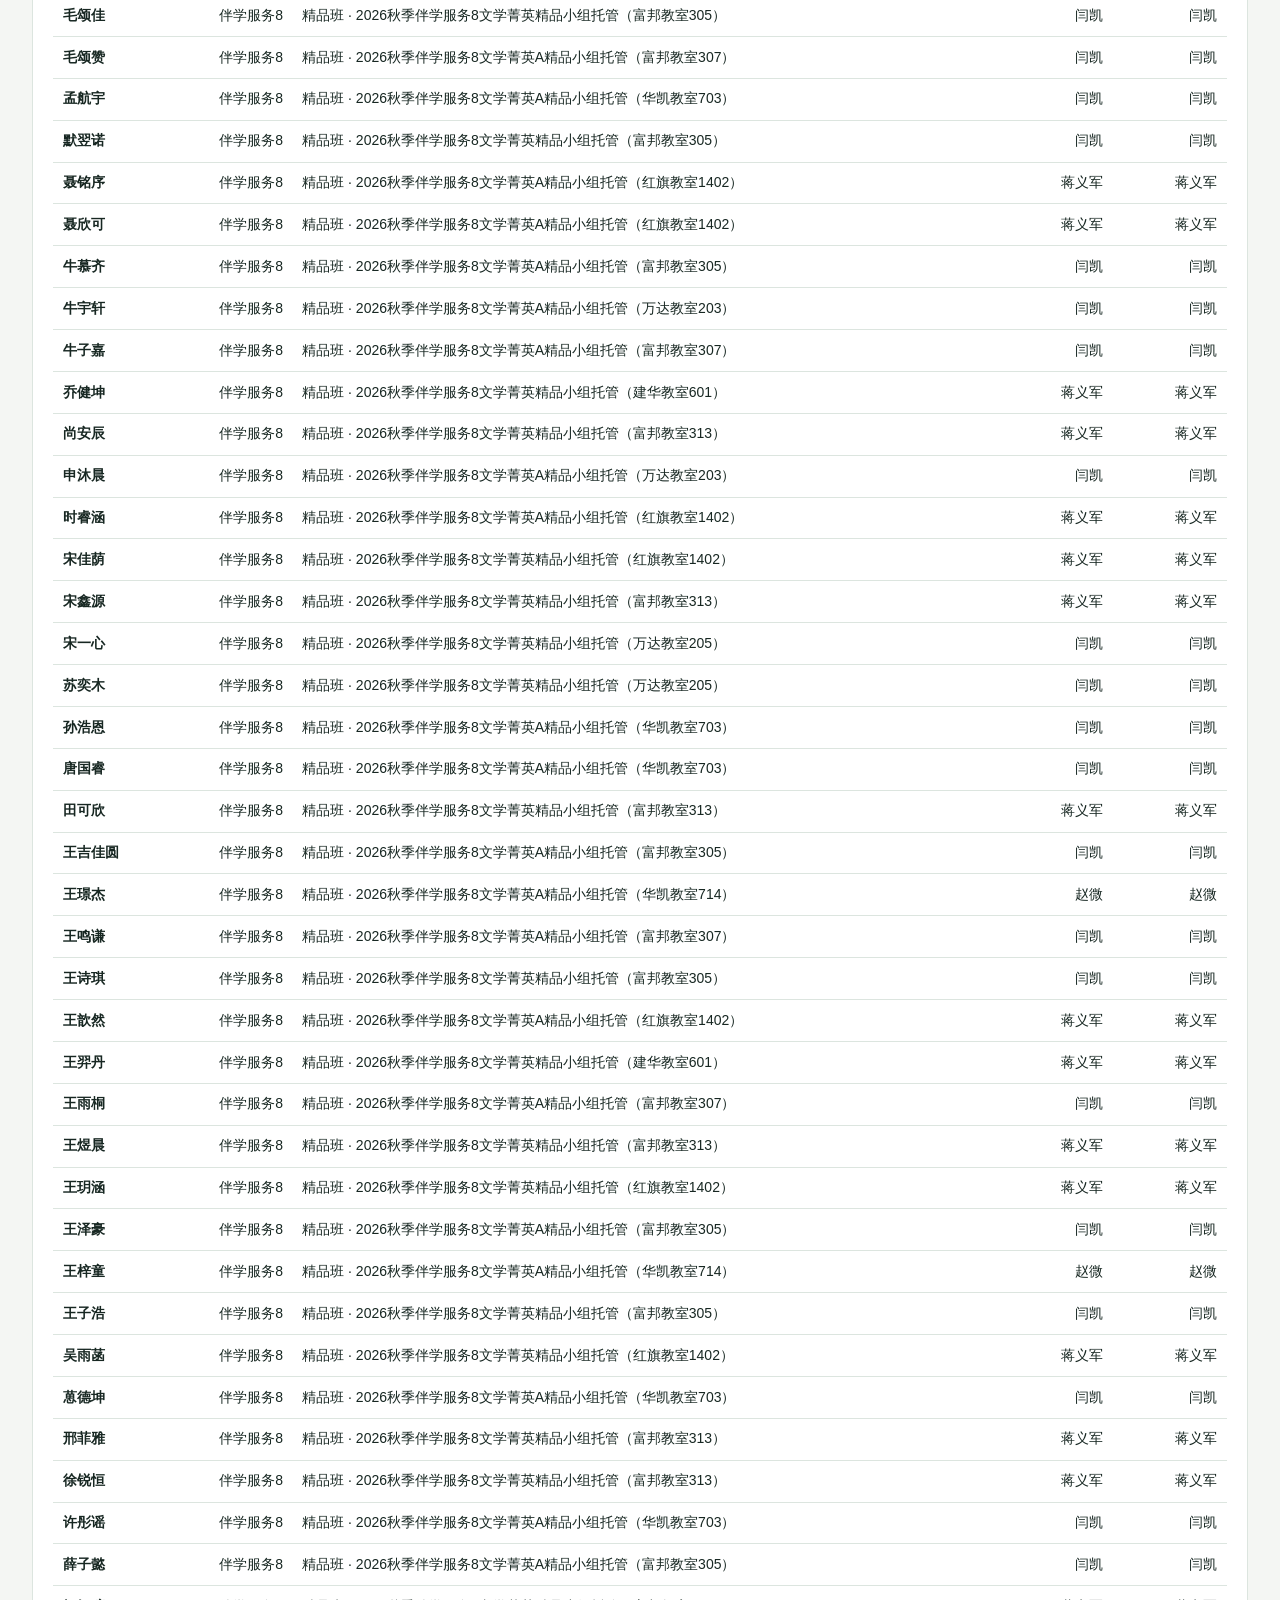
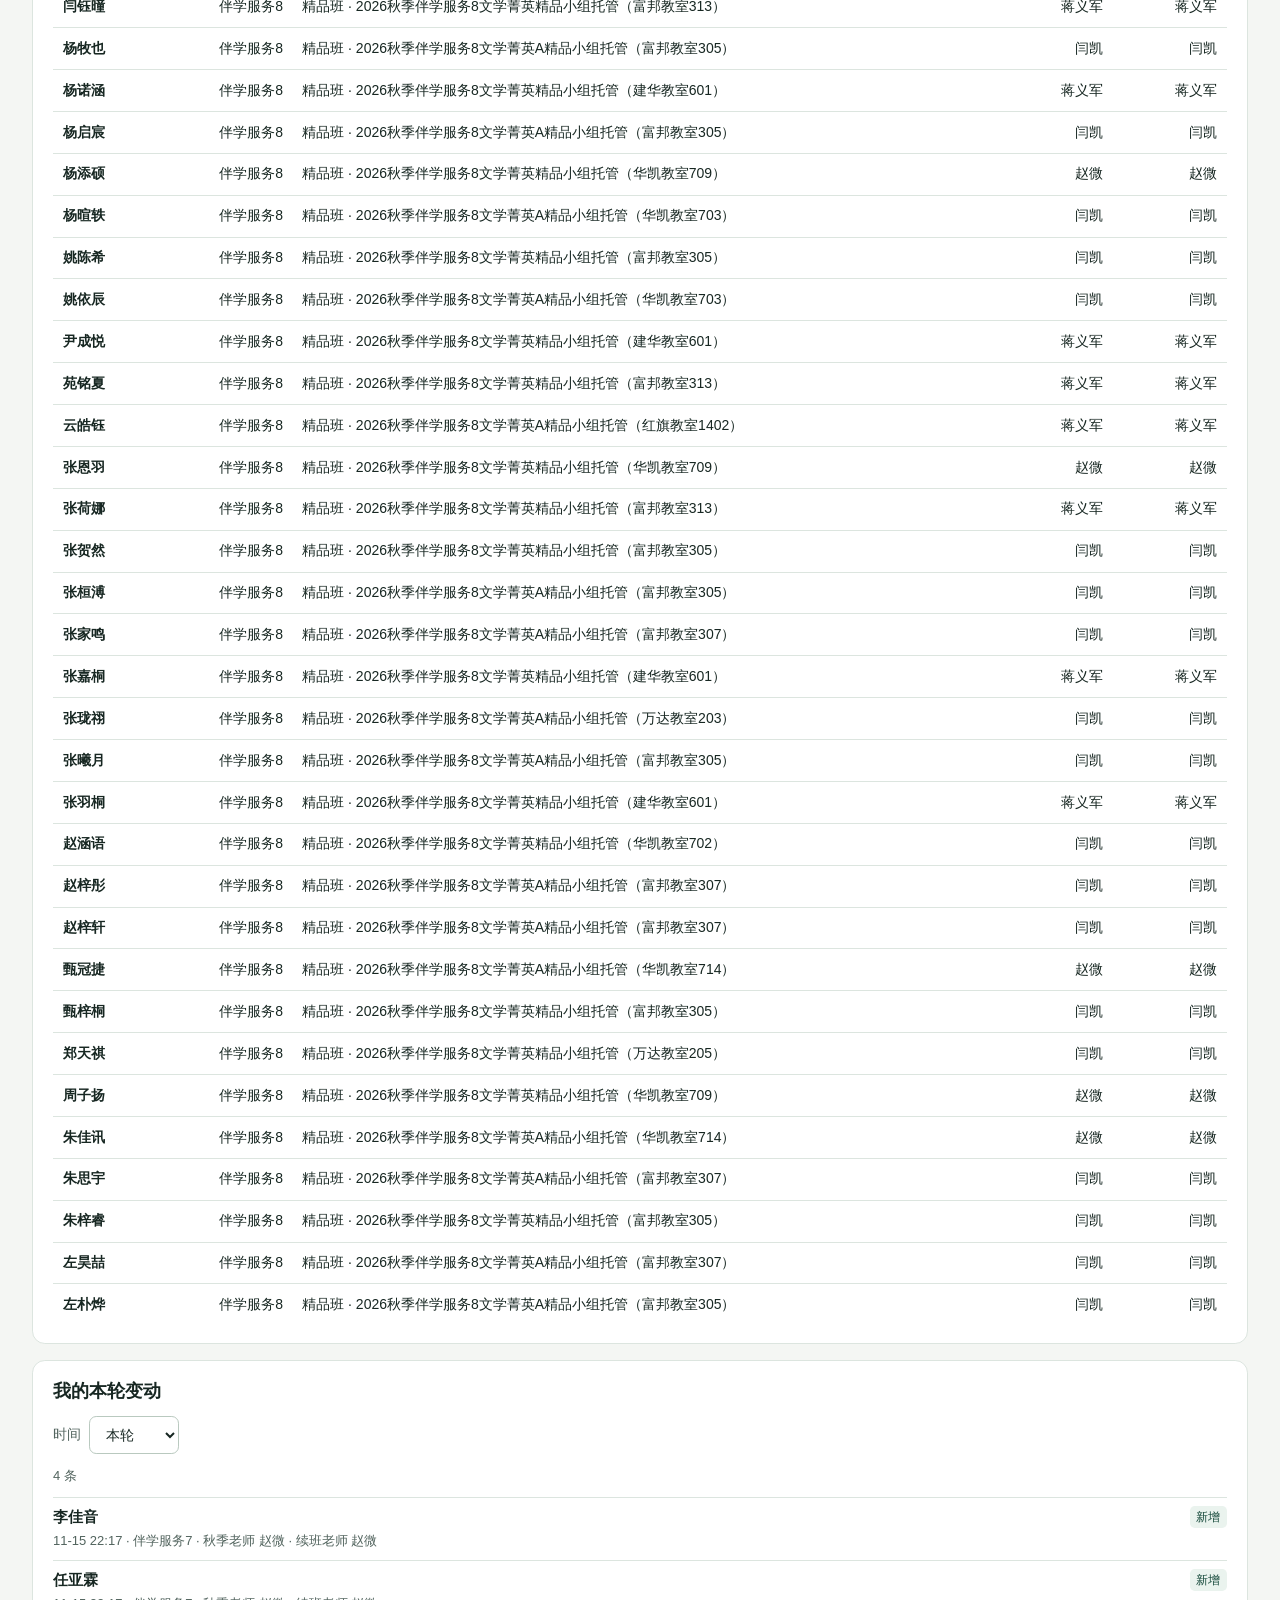
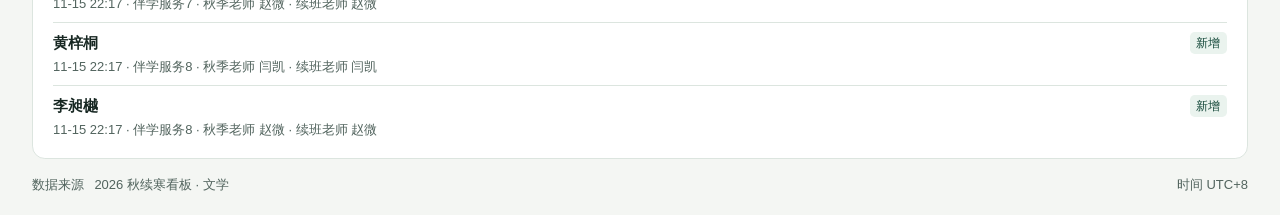
==== commit 219522f7: "Sync verified renewal details" ====
--- a/details.html
+++ b/details.html
@@ -7,7 +7,7 @@
   <title>语文组续班数据 · 2026 秋续寒</title>
   <link rel="stylesheet" href="detail-dashboard.css?v=1">
   <script src="renewal-details.js?v=1" defer></script>
-  <script src="detail-dashboard.js?v=2" defer></script>
+  <script src="detail-dashboard.js?v=3" defer></script>
 </head>
 <body>
   <header class="topbar">
@@ -79,9 +79,9 @@
       <div class="table-scroll">
         <table>
           <thead>
-            <tr><th scope="col">秋季老师</th><th scope="col">在班人次</th><th scope="col">净续班人次</th><th scope="col">净续班率</th><th scope="col">同科同教师续班</th></tr>
+            <tr><th scope="col">秋季老师</th><th scope="col">在班人次</th><th scope="col">净续班人次</th><th scope="col">净续班率</th><th scope="col">续班达成率</th><th scope="col">同科同教师续班</th></tr>
           </thead>
-          <tbody id="staff-rows"><tr><td colspan="5">正在读取快照…</td></tr></tbody>
+          <tbody id="staff-rows"><tr><td colspan="6">正在读取快照…</td></tr></tbody>
         </table>
       </div>
     </section>
